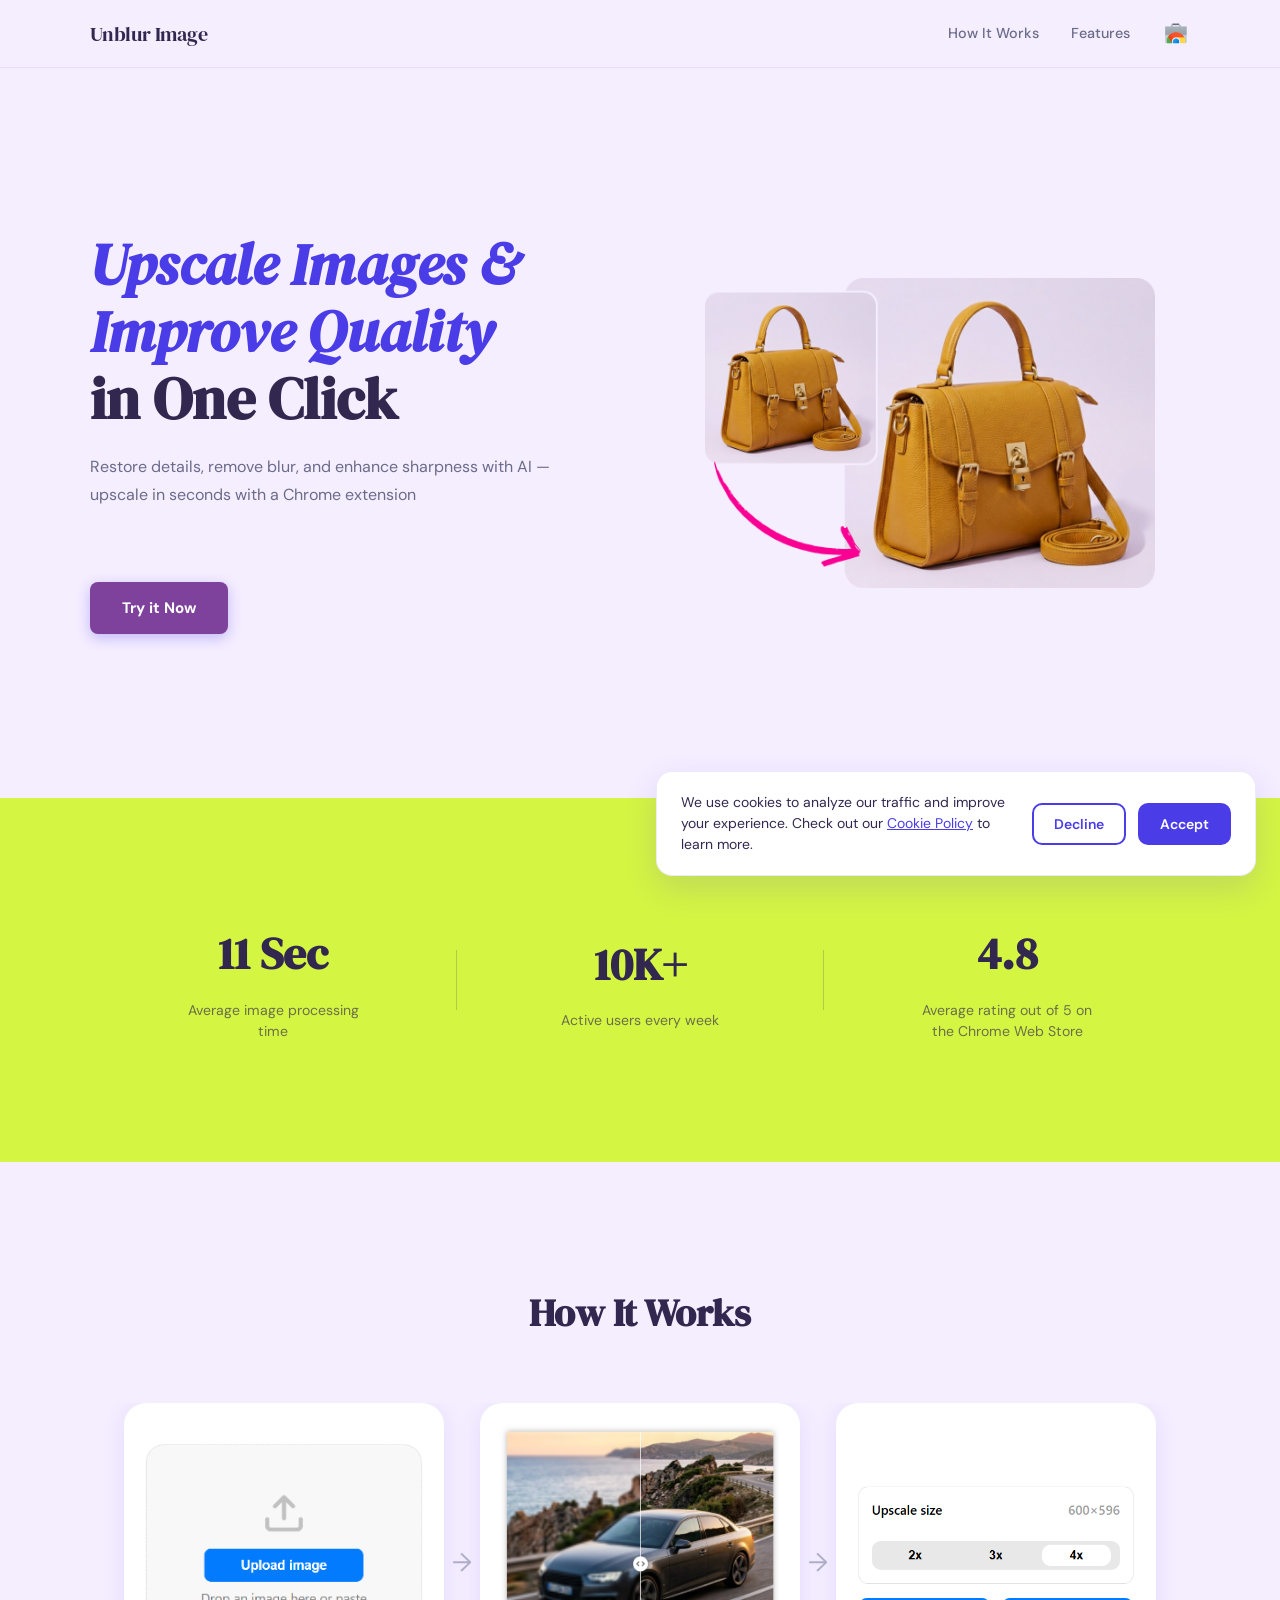
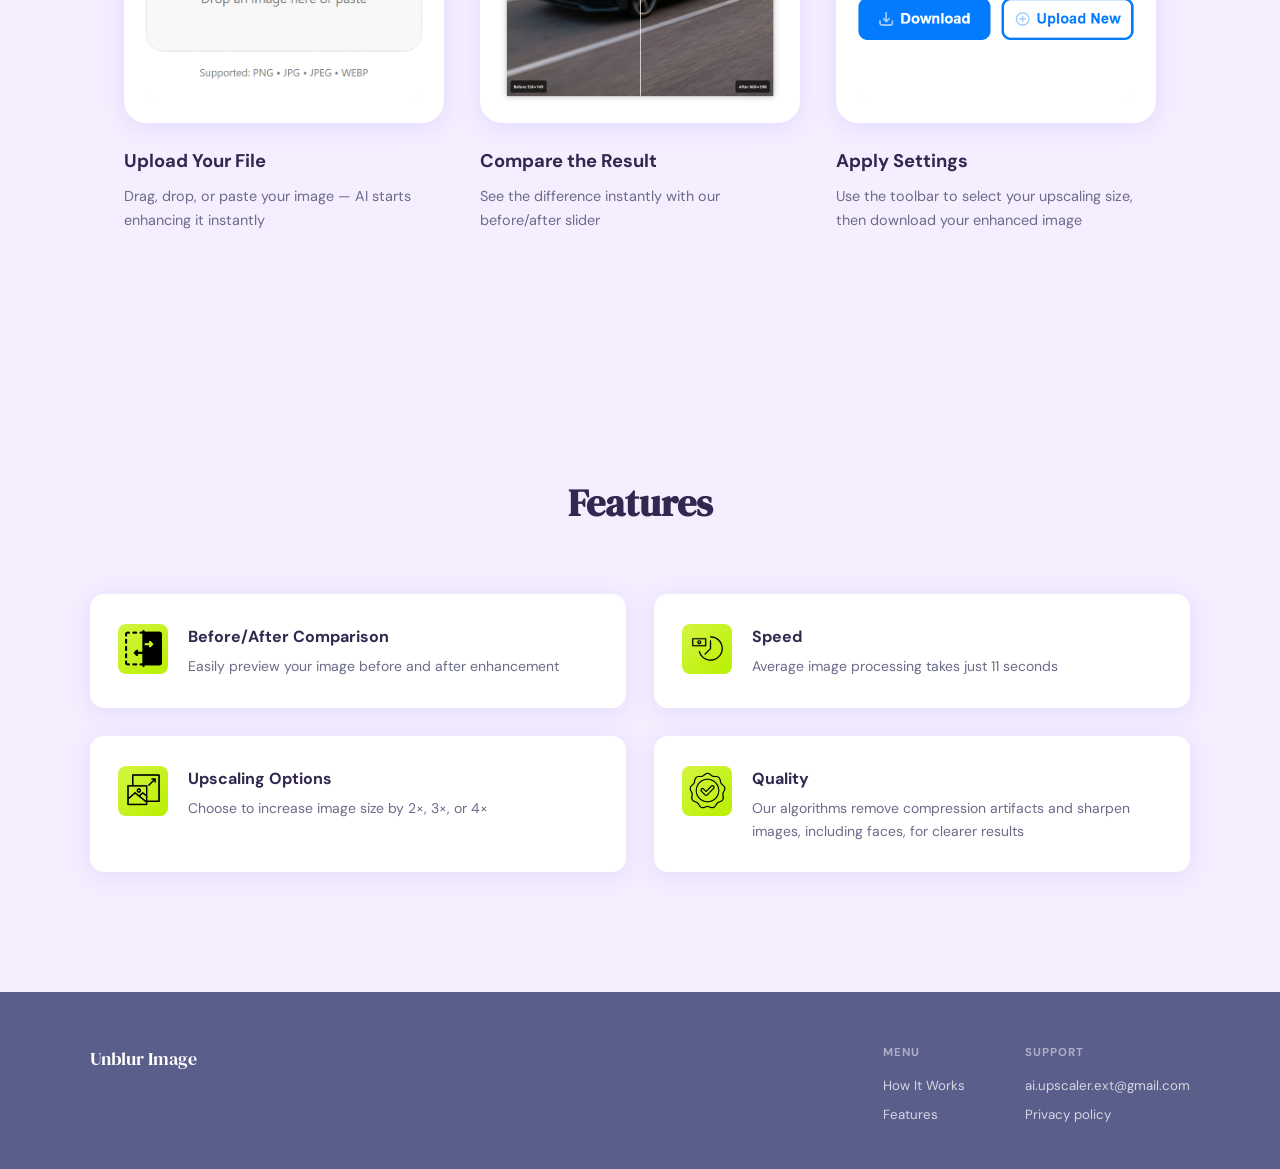
==== index.html @ a0d81430 "Update button style" ====
<!DOCTYPE html>
<html lang="en">
<head>
  <meta charset="UTF-8" />
  <meta name="viewport" content="width=device-width, initial-scale=1.0" />
  <title>Unblur Image & Increase Resolution in Seconds</title>
  <link rel="icon" type="image/png" sizes="32x32" href="assets/icon_Favicon_32x32.png" />
  <link rel="stylesheet" href="style.css" />
  <link rel="preconnect" href="https://fonts.googleapis.com" />
  <link rel="preconnect" href="https://fonts.gstatic.com" crossorigin />
  <link href="https://fonts.googleapis.com/css2?family=DM+Sans:wght@400;500;700&family=DM+Serif+Display:ital@0;1&display=swap" rel="stylesheet" />


    <!-- Yandex.Metrika counter -->
    <script type="text/javascript">
      (function(m,e,t,r,i,k,a){
          m[i]=m[i]||function(){(m[i].a=m[i].a||[]).push(arguments)};
          m[i].l=1*new Date();
          for (var j = 0; j < document.scripts.length; j++) {if (document.scripts[j].src === r) { return; }}
          k=e.createElement(t),a=e.getElementsByTagName(t)[0],k.async=1,k.src=r,a.parentNode.insertBefore(k,a)
      })(window, document,'script','https://mc.yandex.ru/metrika/tag.js?id=108565223', 'ym');

      ym(108565223, 'init', {ssr:true, webvisor:true, clickmap:true, ecommerce:"dataLayer", referrer: document.referrer, url: location.href, accurateTrackBounce:true, trackLinks:true});
    </script>
    <noscript><div><img src="https://mc.yandex.ru/watch/108565223" style="position:absolute; left:-9999px;" alt="" /></div></noscript>
    <!-- /Yandex.Metrika counter -->

</head>
<body>

  <!-- ───────────── NAVBAR ───────────── -->
  <header class="navbar">
    <div class="container navbar__inner">
      <a href="#" class="navbar__logo">Unblur Image</a>
      <nav class="navbar__links">
        <a href="#how">How It Works</a>
        <a href="#features">Features</a>
        <a href="https://chromewebstore.google.com/" class="navbar__icon" aria-label="Chrome Web Store" target="_blank" rel="noopener noreferrer" onclick="ym(104146031,'reachGoal','btn_cws_icon'); return true;">
          <img src="assets/icon_chrome-web-store.png" alt="" width="28" height="28" />
        </a>
      </nav>
    </div>
  </header>

  <!-- ───────────── HERO ───────────── -->
  <section class="hero">
    <div class="container hero__inner">
      <div class="hero__copy">
        <h1 class="hero__title">
          <span class="hero__title--accent">Upscale Images &amp;</span><br>
          <span class="hero__title--accent">Improve Quality</span><br>
          <span class="hero__title--plain">in One Click</span>
        </h1>
        <p class="hero__sub">
          Restore details, remove blur, and enhance sharpness with AI — upscale in seconds with a Chrome extension
        </p>
        <a href="https://chromewebstore.google.com/" class="btn btn--primary hero__cta" target="_blank" rel="noopener noreferrer" onclick="ym(104146031,'reachGoal','btn_try_for_free'); return true;">Try it Now</a>
      </div>

      <div class="hero__visual">
        <div class="compare-card">
          <div class="compare-card__img-wrap">
            <img
              src="assets/img_before_after_result.png"
              alt="Before and after: low-resolution portrait vs AI-enhanced sharp result"
              class="compare-card__img"
              width="480"
              height="510"
            />
          </div>
        </div>
      </div>
    </div>
  </section>

  <!-- ───────────── STATS ───────────── -->
  <section class="stats">
    <div class="container stats__grid">
      <div class="stats__item">
        <p class="stats__number">11 Sec</p>
        <p class="stats__label">Average image processing time</p>
      </div>
      <div class="stats__divider"></div>
      <div class="stats__item">
        <p class="stats__number">10K+</p>
        <p class="stats__label">Active users every week</p>
      </div>
      <div class="stats__divider"></div>
      <div class="stats__item">
        <p class="stats__number">4.8</p>
        <p class="stats__label">Average rating out of 5 on the Chrome Web Store</p>
      </div>
    </div>
  </section>

  <!-- ───────────── HOW IT WORKS ───────────── -->
  <section class="how" id="how">
    <div class="container">
      <h2 class="section-title">How It Works</h2>

      <div class="steps">
        <div class="steps__layout">
          <div class="steps__col">
            <div class="step__card">
              <div class="step__visual">
                <div class="how-step__img-wrap">
                  <img
                    src="assets/img_HowItWorks__Upload.png"
                    alt="Extension window: upload an image by drag and drop or paste"
                    width="1000"
                    height="1000"
                    decoding="async"
                  />
                </div>
              </div>
            </div>
            <div class="step__info">
              <h3 class="step__title">Upload Your File</h3>
              <p class="step__desc">Drag, drop, or paste your image — AI starts enhancing it instantly</p>
            </div>
          </div>

          <div class="step__arrow" aria-hidden="true">→</div>

          <div class="steps__col">
            <div class="step__card">
              <div class="step__visual">
                <div class="how-step__img-wrap">
                  <img
                    src="assets/img_HowItWorks__Preview.png"
                    alt="Before and after comparison with the quality slider"
                    width="1000"
                    height="1000"
                    decoding="async"
                  />
                </div>
              </div>
            </div>
            <div class="step__info">
              <h3 class="step__title">Compare the Result</h3>
              <p class="step__desc">See the difference instantly with our before/after slider</p>
            </div>
          </div>

          <div class="step__arrow" aria-hidden="true">→</div>

          <div class="steps__col">
            <div class="step__card">
              <div class="step__visual">
                <div class="how-step__img-wrap">
                  <img
                    src="assets/img_HowItWorks__tools.png"
                    alt="Upscale size options and download or upload new image"
                    width="1000"
                    height="1000"
                    decoding="async"
                  />
                </div>
              </div>
            </div>
            <div class="step__info">
              <h3 class="step__title">Apply Settings</h3>
              <p class="step__desc">Use the toolbar to select your upscaling size, then download your enhanced image</p>
            </div>
          </div>
        </div>
      </div>
    </div>
  </section>

  <!-- ───────────── FEATURES ───────────── -->
  <section class="features" id="features">
    <div class="container">
      <h2 class="section-title">Features</h2>

      <div class="features__grid">
        <div class="feature-card">
          <div class="feature-card__icon">
            <img src="assets/icon_Features__Comparison.png" alt="" width="28" height="28" />
          </div>
          <div>
            <h3 class="feature-card__title">Before/After Comparison</h3>
            <p class="feature-card__desc">Easily preview your image before and after enhancement</p>
          </div>
        </div>

        <div class="feature-card">
          <div class="feature-card__icon">
            <img src="assets/icon_Features__Speed.svg" alt="" width="28" height="28" />
          </div>
          <div>
            <h3 class="feature-card__title">Speed</h3>
            <p class="feature-card__desc">Average image processing takes just 11 seconds</p>
          </div>
        </div>

        <div class="feature-card">
          <div class="feature-card__icon">
            <img src="assets/icon_Features__Upscaling.png" alt="" width="28" height="28" />
          </div>
          <div>
            <h3 class="feature-card__title">Upscaling Options</h3>
            <p class="feature-card__desc">Choose to increase image size by 2×, 3×, or 4×</p>
          </div>
        </div>

        <div class="feature-card">
          <div class="feature-card__icon">
            <img src="assets/icon_Features__Quality.png" alt="" width="28" height="28" />
          </div>
          <div>
            <h3 class="feature-card__title">Quality</h3>
            <p class="feature-card__desc">Our algorithms remove compression artifacts and sharpen images, including faces, for clearer results</p>
          </div>
        </div>
      </div>
    </div>
  </section>

  <!-- ───────────── FOOTER ───────────── -->
  <footer class="footer">
    <div class="container footer__inner">
      <p class="footer__brand">Unblur Image</p>

      <div class="footer__cols">
        <div class="footer__col">
          <p class="footer__col-title">MENU</p>
          <a href="#how" class="footer__link">How It Works</a>
          <a href="#features" class="footer__link">Features</a>
        </div>
        <div class="footer__col">
          <p class="footer__col-title">SUPPORT</p>
          <a href="mailto:ai.upscaler.ext@gmail.com" class="footer__link">ai.upscaler.ext@gmail.com</a>
          <a href="https://drive.google.com/file/d/1c9LuZFuxqpS32lLYugR-6qLZvHhbSLPr/view?usp=sharing" class="footer__link" target="_blank" rel="noopener noreferrer">Privacy policy</a>
        </div>
      </div>
    </div>
  </footer>

  <!-- ───────────── COOKIE BANNER ───────────── -->
  <div id="cookie-popup" class="cookie-popup cookie-popup--hidden" role="dialog" aria-label="Cookie consent" aria-live="polite">
    <div class="cookie-container">
      <p class="cookie-text">
        We use cookies to analyze our traffic and improve your experience.
        Check out our <a href="https://drive.google.com/file/d/1c9LuZFuxqpS32lLYugR-6qLZvHhbSLPr/view?usp=sharing" class="cookie-link" target="_blank" rel="noopener noreferrer">Cookie Policy</a> to learn more.
      </p>
      <div class="cookie-actions">
        <button type="button" id="cookie-decline" class="btn-cookie btn-cookie--outline">Decline</button>
        <button type="button" id="cookie-accept" class="btn-cookie btn-cookie--primary">Accept</button>
      </div>
    </div>
  </div>

  <script>
    document.addEventListener('DOMContentLoaded', function () {
      var popup = document.getElementById('cookie-popup');
      var acceptBtn = document.getElementById('cookie-accept');
      var declineBtn = document.getElementById('cookie-decline');
      if (!popup || !acceptBtn || !declineBtn) return;

      if (!localStorage.getItem('cookieConsent')) {
        setTimeout(function () {
          popup.classList.remove('cookie-popup--hidden');
        }, 1000);
      }

      acceptBtn.addEventListener('click', function () {
        localStorage.setItem('cookieConsent', 'accepted');
        popup.classList.add('cookie-popup--hidden');
      });

      declineBtn.addEventListener('click', function () {
        localStorage.setItem('cookieConsent', 'declined');
        popup.classList.add('cookie-popup--hidden');
      });
    });
  </script>

</body>
</html>
---- style.css ----
/* ═══════════════════════════════════════
   TOKENS & RESET
═══════════════════════════════════════ */
:root {
  --clr-bg:        #F5EEFF;
  --clr-accent:    #D4F542;       /* lime yellow */
  --clr-primary:   #4A3DE8;       /* deep indigo */
  --clr-text:      #32284f;
  --clr-muted:     #6B6B8A;
  --clr-footer:    #5A5E8A;
  --clr-white:     #FFFFFF;
  --clr-card-bg:   #FFFFFF;

  --radius-sm: 8px;
  --radius-md: 14px;
  --radius-lg: 22px;

  --shadow-card: 0 4px 24px rgba(74,61,232,.10);
  --shadow-btn:  0 4px 14px rgba(74,61,232,.30);

  --font-body:    'DM Sans', sans-serif;
  --font-display: 'DM Serif Display', serif;

  --max-w: 1100px;
  --nav-h: 68px;
}

*, *::before, *::after { box-sizing: border-box; margin: 0; padding: 0; }

html { scroll-behavior: smooth; }

body {
  font-family: var(--font-body);
  background: var(--clr-bg);
  color: var(--clr-text);
  line-height: 1.6;
  -webkit-font-smoothing: antialiased;
}

img { display: block; max-width: 100%; }

a { text-decoration: none; color: inherit; }

/* ═══════════════════════════════════════
   LAYOUT UTILITIES
═══════════════════════════════════════ */
.container {
  width: 90%;
  max-width: var(--max-w);
  margin-inline: auto;
}

/* ═══════════════════════════════════════
   BUTTONS
═══════════════════════════════════════ */
.btn {
  display: inline-flex;
  align-items: center;
  gap: 6px;
  border: none;
  cursor: pointer;
  font-family: var(--font-body);
  font-weight: 700;
  border-radius: var(--radius-sm);
  transition: transform .18s ease, box-shadow .18s ease, background .18s ease;
}

.btn--primary {
  background: #7e429c;
  color: var(--clr-white);
  padding: 14px 32px;
  font-size: .95rem;
  box-shadow: var(--shadow-btn);
}
.btn--primary:hover {
  background: #5e2e75;
  box-shadow: 0 12px 32px rgba(94,46,117,.38);
}

.btn--outline {
  background: transparent;
  color: var(--clr-primary);
  border: 1.5px solid var(--clr-primary);
  padding: 11px 22px;
  font-size: .88rem;
}
.btn--outline:hover { background: rgba(74,61,232,.07); }

.btn--sm { padding: 9px 18px; font-size: .82rem; }

/* ═══════════════════════════════════════
   SECTION TITLE
═══════════════════════════════════════ */
.section-title {
  font-family: var(--font-display);
  font-size: clamp(1.8rem, 3vw, 2.4rem);
  text-align: center;
  margin-bottom: 60px;
  color: var(--clr-text);
}

/* ═══════════════════════════════════════
   NAVBAR
═══════════════════════════════════════ */
.navbar {
  background: #F5EEFF;
  backdrop-filter: blur(14px);
  -webkit-backdrop-filter: blur(14px);
  border-bottom: 1px solid rgba(74,61,232,.10);
  height: var(--nav-h);
}

.navbar__inner {
  display: flex;
  align-items: center;
  justify-content: space-between;
  height: 100%;
}

.navbar__logo {
  font-family: var(--font-display);
  font-size: 1.25rem;
  color: var(--clr-text);
  letter-spacing: -.01em;
}

.navbar__links {
  display: flex;
  align-items: center;
  gap: 32px;
}

.navbar__links a {
  font-size: .9rem;
  font-weight: 500;
  color: var(--clr-muted);
  transition: color .18s;
}
.navbar__links a:hover { color: var(--clr-primary); }

.navbar__icon {
  display: inline-flex;
  align-items: center;
  line-height: 0;
}
.navbar__icon img {
  display: block;
  width: 28px;
  height: 28px;
  object-fit: contain;
}

/* ═══════════════════════════════════════
   HERO
═══════════════════════════════════════ */
.hero {
  padding: 140px 0;
}

.hero__inner {
  display: grid;
  grid-template-columns: 1fr 1fr;
  align-items: center;
  gap: 60px;
}

.hero__copy {
  animation: fadeUp .7s ease both;
}

.hero__title {
  font-size: clamp(2.25rem, 4.5vw, 3.625rem);
  line-height: 1.15;
  margin-bottom: 20px;
}

.hero__title--accent {
  font-family: var(--font-display);
  color: var(--clr-primary);
  font-style: italic;
}

.hero__title--plain {
  font-family: var(--font-display);
  font-style: normal;
  color: var(--clr-text);
}

.hero__sub {
  font-size: clamp(1rem, 1.2vw, 1.3rem);
  color: var(--clr-muted);
  max-width: clamp(400px, 50vw, 500px);
  margin-bottom: 74px;
  line-height: 1.7;
}

/* ── Compare card ── */
.hero__visual {
  display: flex;
  justify-content: center;
  animation: fadeUp .7s .15s ease both;
}

.compare-card {
  position: relative;
  overflow: hidden;
  width: 450px;
  height: 450px;
}

.compare-card__img-wrap {
  position: relative;
  width: 100%;
  height: 100%;
}

.compare-card__img {
  display: block;
  width: 100%;
  height: 100%;
  object-fit: cover;
  object-position: center;
}

/* ═══════════════════════════════════════
   STATS
═══════════════════════════════════════ */
.stats {
  background: var(--clr-accent);
  padding: 120px 0;
}

.stats__grid {
  display: flex;
  align-items: center;
  justify-content: center;
  gap: 0;
}

.stats__item {
  flex: 1;
  text-align: center;
  padding: 0 24px;
}

.stats__number {
  font-family: var(--font-display);
  font-size: clamp(2rem, 4vw, 2.8rem);
  color: var(--clr-text);
  font-weight: 700;
  margin-bottom: 10px;
}

.stats__label {
  font-size: .88rem;
  color: rgba(50,40,79,.65);
  line-height: 1.5;
  max-width: 180px;
  margin-inline: auto;
}

.stats__divider {
  width: 1px;
  height: 60px;
  background: rgba(50,40,79,.2);
  flex-shrink: 0;
}

/* ═══════════════════════════════════════
   HOW IT WORKS
═══════════════════════════════════════ */
.how {
  padding: 120px 0;
  background: var(--clr-bg);
}

.steps {
  width: 100%;
  overflow-x: auto;
  -webkit-overflow-scrolling: touch;
}

.steps__layout {
  display: flex;
  align-items: flex-start;
  justify-content: center;
  gap: 8px;
  flex-wrap: nowrap;
  min-width: min(100%, 1040px);
  margin-inline: auto;
}

.steps__col {
  display: flex;
  flex-direction: column;
  align-items: flex-start;
  gap: 24px;
  flex: 1 1 200px;
  min-width: 0;
  max-width: 320px;
}

.step__card {
  width: 100%;
  display: flex;
  align-items: center;
  justify-content: center;
  background: var(--clr-card-bg);
  border-radius: var(--radius-lg);
  padding: 20px 16px;
  box-shadow: var(--shadow-card);
  transition: transform .25s ease, box-shadow .25s ease;
}
.step__card:hover {
  transform: translateY(-4px);
  box-shadow: 0 12px 40px rgba(74,61,232,.14);
}

.how .step__info {
  text-align: left;
  width: 100%;
}

.step__visual {
  flex-shrink: 0;
  display: flex;
  align-items: center;
  justify-content: center;
  width: 100%;
}

/* Square screenshots (1000×1000 assets → sharp on Retina at ~280px display) */
.how-step__img-wrap {
  width: 100%;
  max-width: 280px;
  aspect-ratio: 1 / 1;
  border-radius: var(--radius-md);
  overflow: hidden;
  background: #f8f7fd;
}
.how-step__img-wrap img {
  display: block;
  width: 100%;
  height: 100%;
  object-fit: contain;
}

/* arrow — aligned to step card (square image + padding) */
.step__arrow {
  font-size: 1.6rem;
  color: #b0afc8;
  flex-shrink: 0;
  display: flex;
  align-items: center;
  align-self: flex-start;
  height: 320px;
  padding-top: 0;
}

.step__title {
  font-size: 1.15rem;
  font-weight: 700;
  margin-bottom: 8px;
  color: var(--clr-text);
}
.step__desc {
  font-size: .9rem;
  color: var(--clr-muted);
  line-height: 1.65;
}

/* ═══════════════════════════════════════
   FEATURES
═══════════════════════════════════════ */
.features {
  padding: 120px 0;
  background: var(--clr-bg);
}

.features__grid {
  display: grid;
  grid-template-columns: 1fr 1fr;
  gap: 28px;
}

.feature-card {
  display: flex;
  gap: 20px;
  align-items: flex-start;
  background: var(--clr-card-bg);
  border-radius: var(--radius-md);
  padding: 30px 28px;
  box-shadow: var(--shadow-card);
  transition: transform .2s ease;
}
.feature-card:hover { transform: translateY(-3px); }

.feature-card__icon {
  width: 50px;
  height: 50px;
  flex-shrink: 0;
  background: linear-gradient(135deg, var(--clr-accent), #b8f000);
  border-radius: var(--radius-sm);
  display: flex;
  align-items: center;
  justify-content: center;
  color: var(--clr-text);
}

.feature-card__icon img {
  width: 37px;
  height: 37px;
  object-fit: contain;
  display: block;
}

.feature-card__title {
  font-size: 1rem;
  font-weight: 700;
  margin-bottom: 6px;
  color: var(--clr-text);
}
.feature-card__desc {
  font-size: .875rem;
  color: var(--clr-muted);
  line-height: 1.6;
}

/* ═══════════════════════════════════════
   FOOTER
═══════════════════════════════════════ */
.footer {
  background: var(--clr-footer);
  padding: 52px 0 44px;
}

.footer__inner {
  display: flex;
  justify-content: space-between;
  align-items: flex-start;
  gap: 40px;
}

.footer__brand {
  font-family: var(--font-display);
  font-size: 1.15rem;
  color: var(--clr-white);
}

.footer__cols {
  display: flex;
  gap: 60px;
}

.footer__col {
  display: flex;
  flex-direction: column;
  gap: 8px;
}

.footer__col-title {
  font-size: .72rem;
  font-weight: 700;
  letter-spacing: .08em;
  color: rgba(255,255,255,.5);
  margin-bottom: 4px;
}

.footer__link {
  font-size: .83rem;
  color: rgba(255,255,255,.75);
  transition: color .18s;
}
.footer__link:hover { color: var(--clr-white); }

/* ═══════════════════════════════════════
   ANIMATIONS
═══════════════════════════════════════ */
@keyframes fadeUp {
  from { opacity: 0; transform: translateY(28px); }
  to   { opacity: 1; transform: translateY(0); }
}

/* ═══════════════════════════════════════
   RESPONSIVE
═══════════════════════════════════════ */
@media (max-width: 979px) {
  .hero {
    padding: 90px 0;
  }

  .stats,
  .how,
  .features {
    padding-block: 90px;
  }
}

@media (max-width: 900px) {
  .hero__inner { grid-template-columns: 1fr; text-align: center; }
  .hero__visual { justify-content: center; }
  .hero__sub { margin-inline: auto; }

  .features__grid { grid-template-columns: 1fr; }

  .steps {
    overflow-x: visible;
  }
  .steps__layout {
    flex-direction: column;
    align-items: center;
    gap: 36px;
    min-width: 0;
    flex-wrap: wrap;
  }
  .step__arrow { display: none; }
  .steps__col {
    max-width: 320px;
  }
}

@media (max-width: 640px) {
  .stats__grid { flex-direction: column; gap: 36px; }
  .stats__divider { width: 60px; height: 1px; }

  .footer__inner { flex-direction: column; }
  .footer__cols { flex-direction: column; gap: 28px; }

  .navbar__links { gap: 18px; }
}

/* ═══════════════════════════════════════
   COOKIE BANNER
═══════════════════════════════════════ */
.cookie-popup {
  position: fixed;
  bottom: 24px;
  left: 24px;
  right: 24px;
  z-index: 1000;
  display: flex;
  justify-content: flex-end;
  transition: transform 0.4s ease, opacity 0.4s ease;
}

.cookie-popup--hidden {
  transform: translateY(150%);
  opacity: 0;
  pointer-events: none;
}

.cookie-container {
  background-color: var(--clr-white);
  padding: 20px 24px;
  border-radius: 16px;
  box-shadow: 0 12px 32px rgba(74, 61, 232, 0.15);
  max-width: 600px;
  width: 100%;
  display: flex;
  align-items: center;
  justify-content: space-between;
  gap: 20px;
  border: 1px solid rgba(74, 61, 232, 0.1);
}

.cookie-text {
  color: var(--clr-text);
  font-size: 14px;
  line-height: 1.5;
  margin: 0;
}

.cookie-link {
  color: var(--clr-primary);
  text-decoration: underline;
  transition: opacity 0.2s;
}

.cookie-link:hover {
  opacity: 0.8;
}

.cookie-actions {
  display: flex;
  gap: 12px;
  flex-shrink: 0;
}

.btn-cookie {
  font-family: var(--font-body);
  padding: 10px 20px;
  border-radius: 10px;
  font-weight: 600;
  font-size: 14px;
  cursor: pointer;
  transition: all 0.2s ease;
  border: 2px solid transparent;
}

.btn-cookie--primary {
  background-color: var(--clr-primary);
  color: var(--clr-white);
}

.btn-cookie--primary:hover {
  filter: brightness(1.1);
  transform: translateY(-1px);
}

.btn-cookie--outline {
  background-color: transparent;
  border-color: var(--clr-primary);
  color: var(--clr-primary);
}

.btn-cookie--outline:hover {
  background-color: rgba(74, 61, 232, 0.05);
}

@media (max-width: 600px) {
  .cookie-container {
    flex-direction: column;
    text-align: center;
    padding: 24px;
  }

  .cookie-actions {
    width: 100%;
  }

  .btn-cookie {
    flex: 1;
  }
}
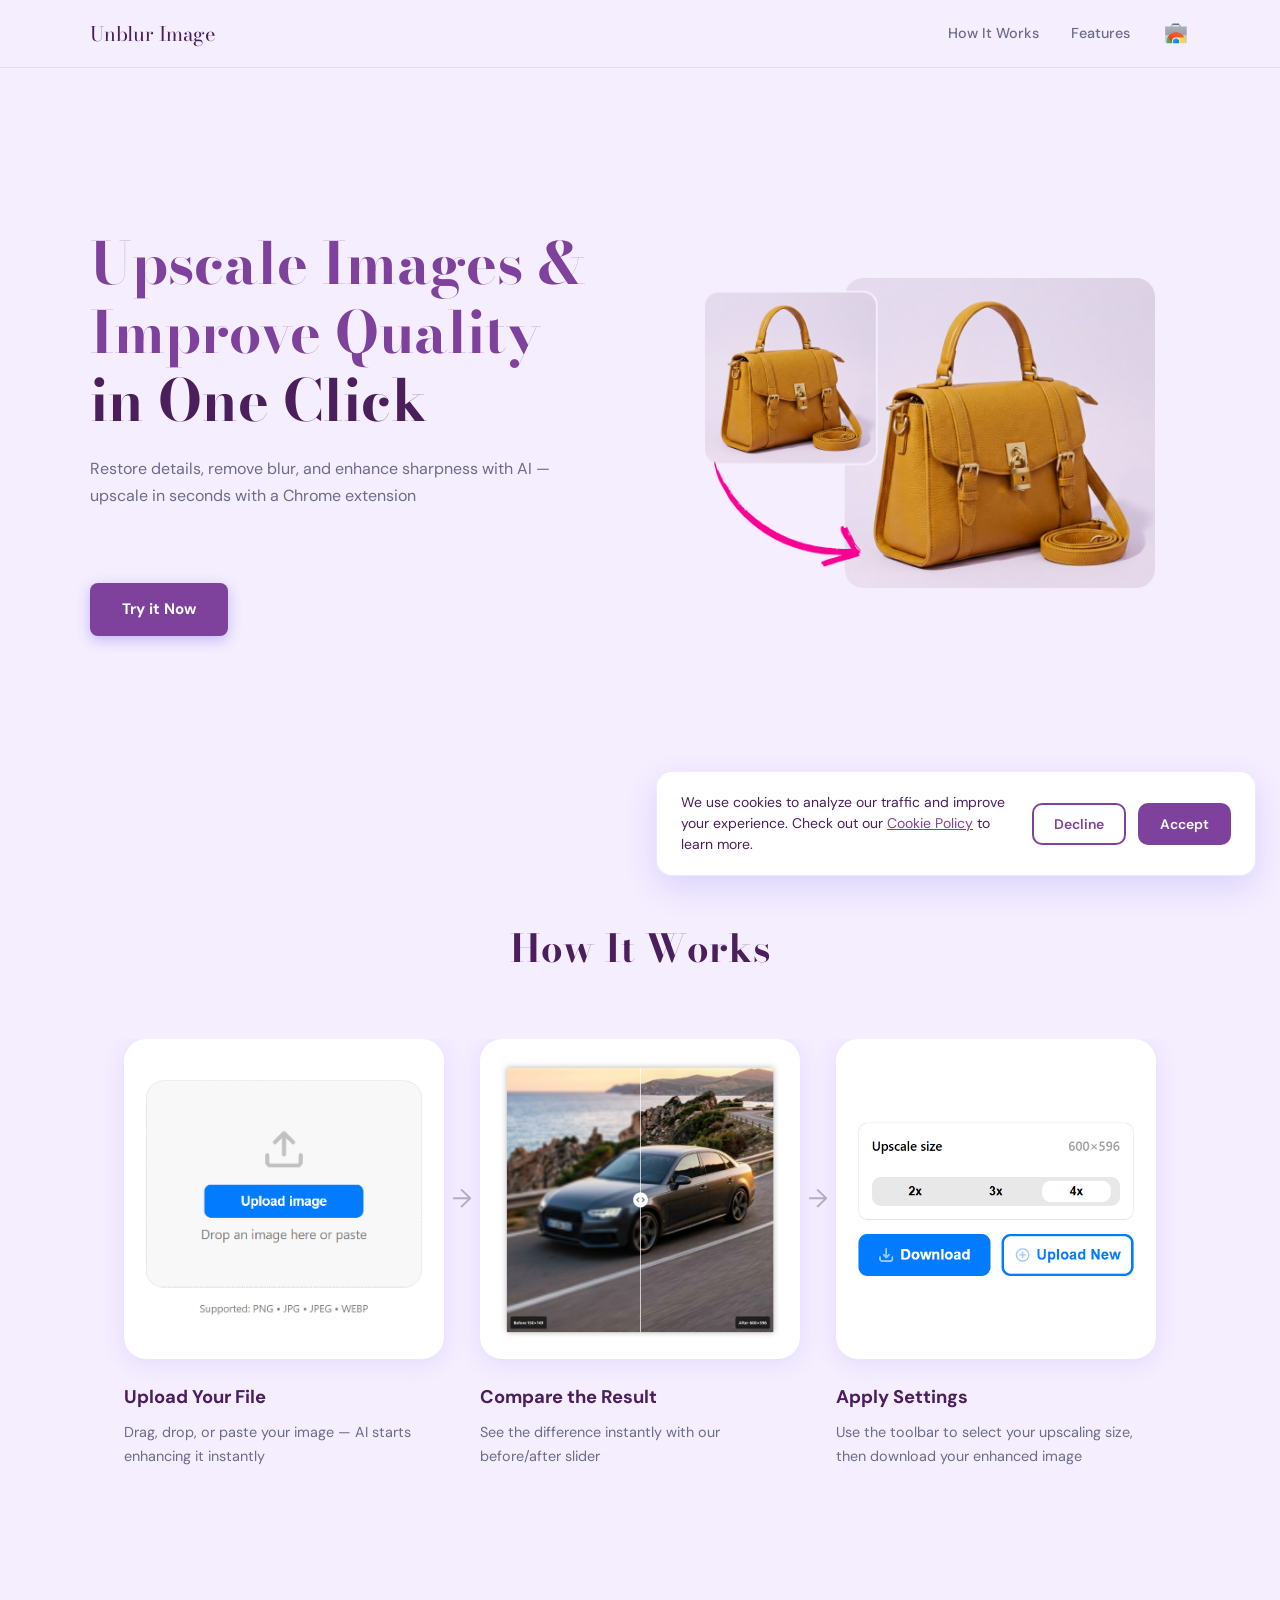
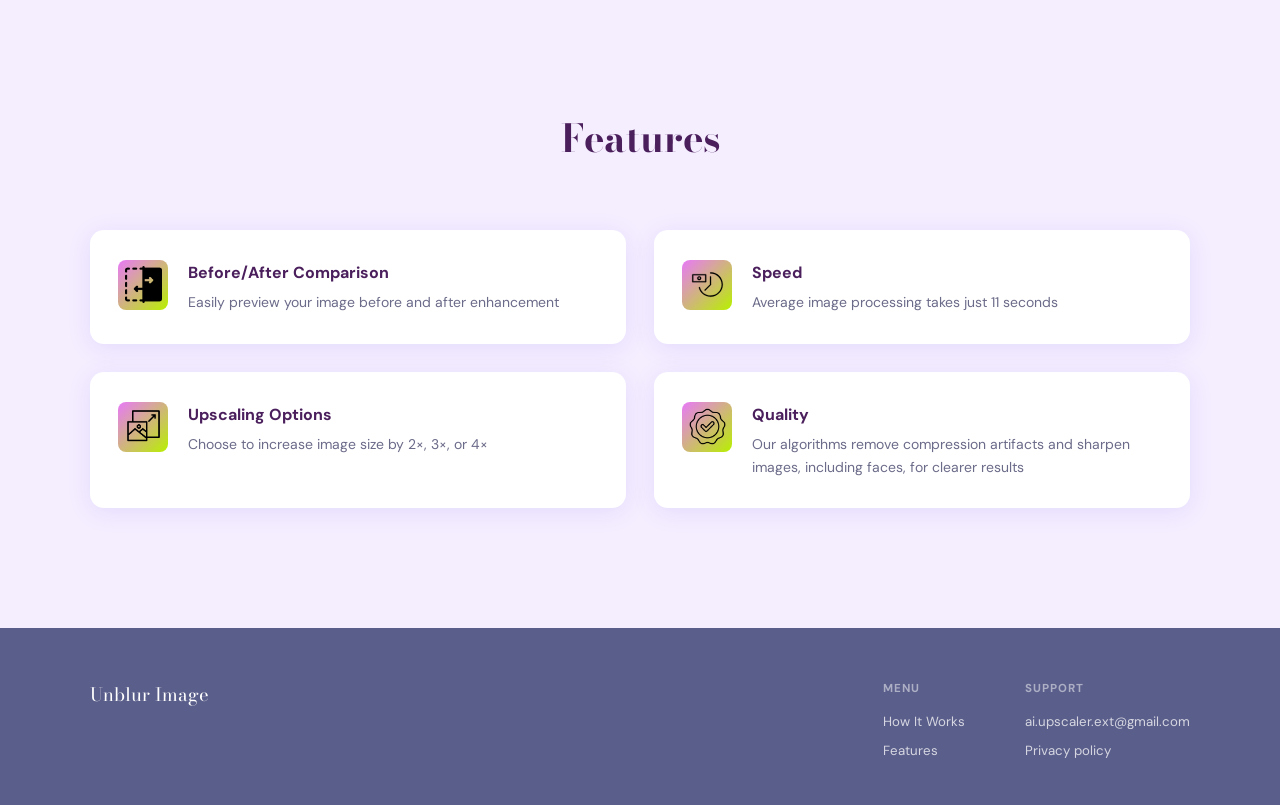
==== commit 1a8d927b: "change color of text" ====
--- a/index.html
+++ b/index.html
@@ -8,7 +8,7 @@
   <link rel="stylesheet" href="style.css" />
   <link rel="preconnect" href="https://fonts.googleapis.com" />
   <link rel="preconnect" href="https://fonts.gstatic.com" crossorigin />
-  <link href="https://fonts.googleapis.com/css2?family=DM+Sans:wght@400;500;700&family=DM+Serif+Display:ital@0;1&display=swap" rel="stylesheet" />
+  <link href="https://fonts.googleapis.com/css2?family=Bodoni+Moda:ital,wght@0,400;0,700;1,400;1,700&family=DM+Sans:wght@400;500;700&display=swap" rel="stylesheet" />
 
 
     <!-- Yandex.Metrika counter -->
@@ -73,7 +73,7 @@
     </div>
   </section>
 
-  <!-- ───────────── STATS ───────────── -->
+  <!-- ───────────── STATS (temporarily disabled) ─────────────
   <section class="stats">
     <div class="container stats__grid">
       <div class="stats__item">
@@ -92,6 +92,7 @@
       </div>
     </div>
   </section>
+  -->
 
   <!-- ───────────── HOW IT WORKS ───────────── -->
   <section class="how" id="how">
--- a/style.css
+++ b/style.css
@@ -3,9 +3,9 @@
 ═══════════════════════════════════════ */
 :root {
   --clr-bg:        #F5EEFF;
-  --clr-accent:    #D4F542;       /* lime yellow */
-  --clr-primary:   #4A3DE8;       /* deep indigo */
-  --clr-text:      #32284f;
+  --clr-accent:    #E879F9;       /* lime yellow */
+  --clr-primary:   #7e429c;       /* deep indigo */
+  --clr-text:      #4a1f5c;
   --clr-muted:     #6B6B8A;
   --clr-footer:    #5A5E8A;
   --clr-white:     #FFFFFF;
@@ -19,7 +19,7 @@
   --shadow-btn:  0 4px 14px rgba(74,61,232,.30);
 
   --font-body:    'DM Sans', sans-serif;
-  --font-display: 'DM Serif Display', serif;
+  --font-display: 'Bodoni Moda', serif;
 
   --max-w: 1100px;
   --nav-h: 68px;
@@ -177,7 +177,7 @@
 .hero__title--accent {
   font-family: var(--font-display);
   color: var(--clr-primary);
-  font-style: italic;
+  font-style: normal;
 }
 
 .hero__title--plain {
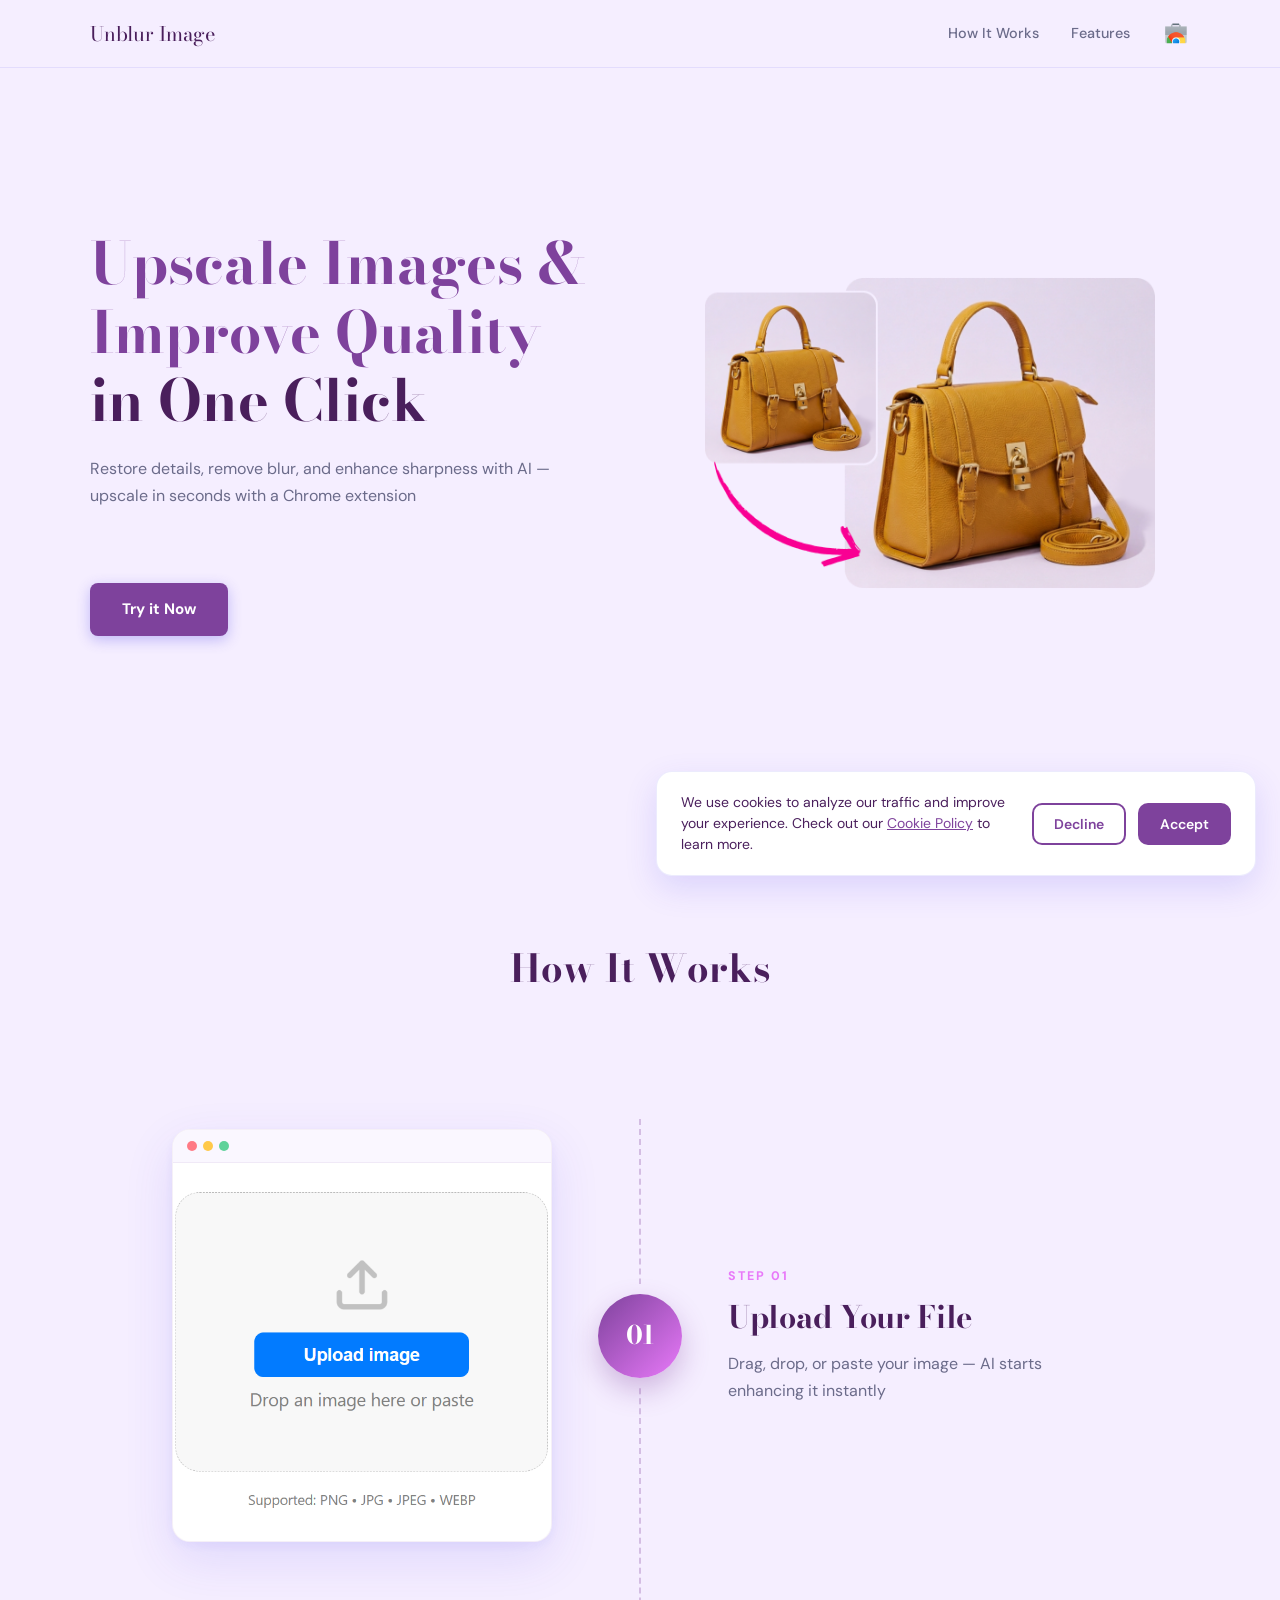
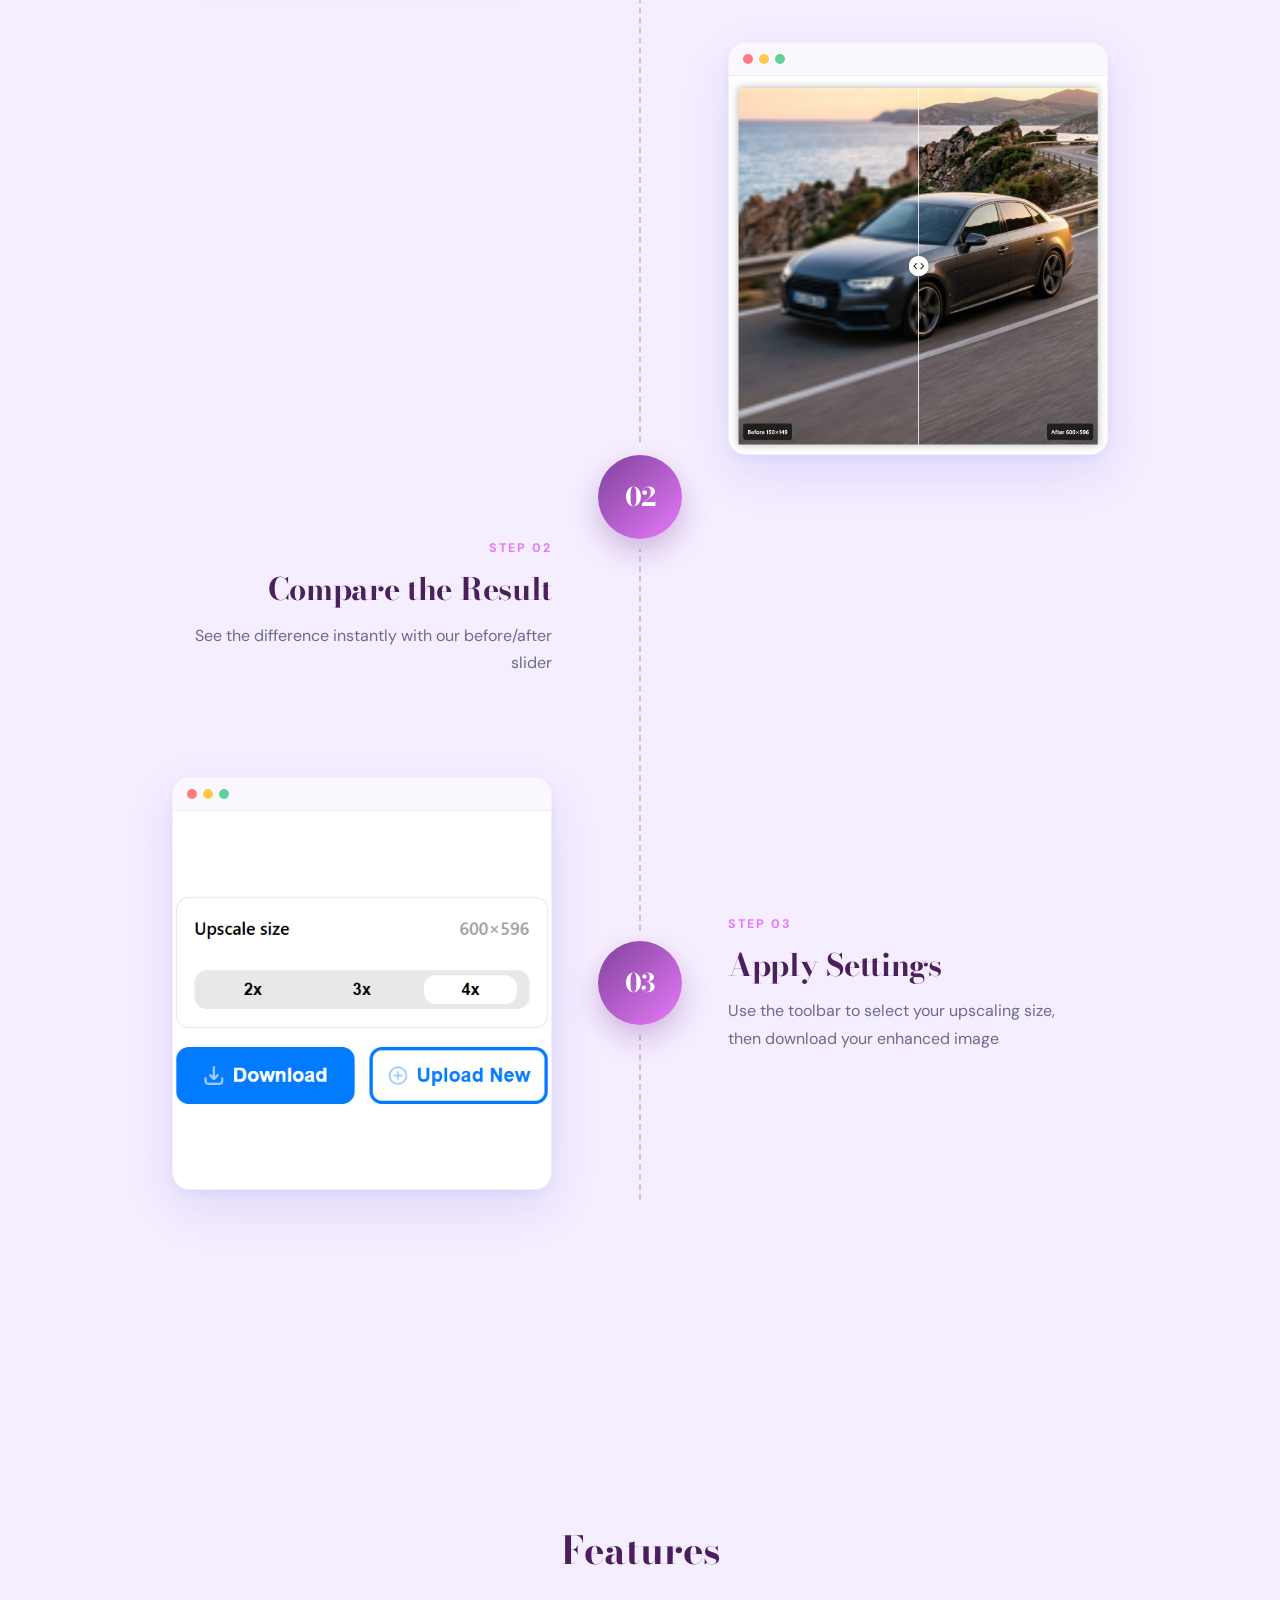
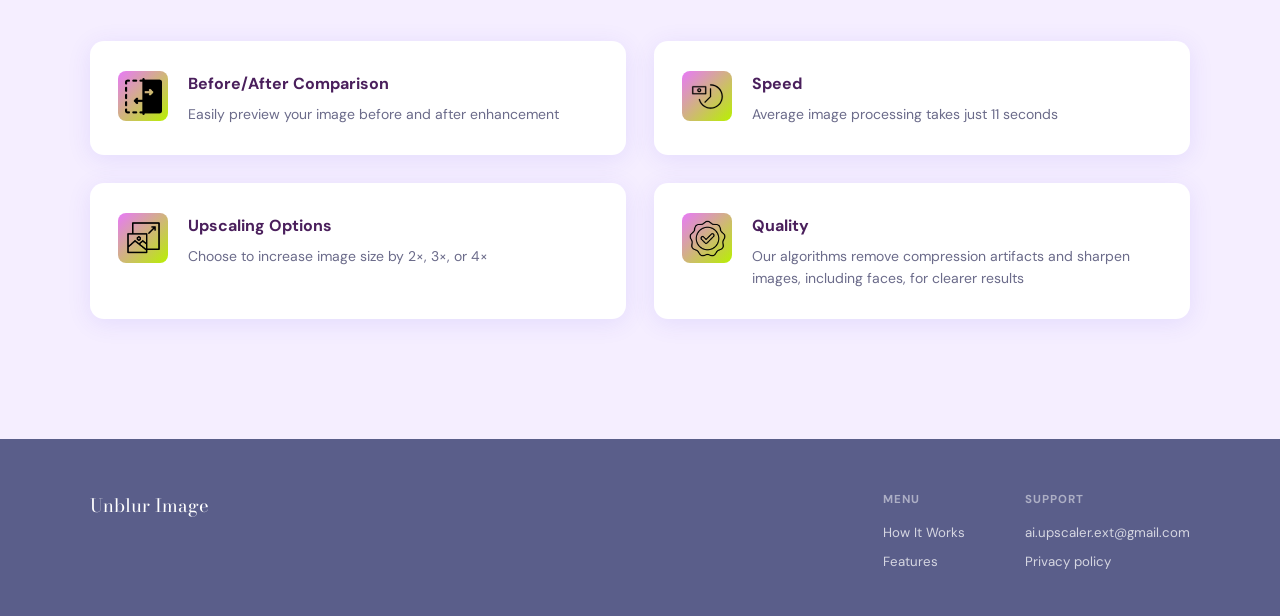
==== commit d1562f44: "update the block How It Work" ====
--- a/index.html
+++ b/index.html
@@ -99,73 +99,82 @@
     <div class="container">
       <h2 class="section-title">How It Works</h2>
 
-      <div class="steps">
-        <div class="steps__layout">
-          <div class="steps__col">
-            <div class="step__card">
-              <div class="step__visual">
-                <div class="how-step__img-wrap">
-                  <img
-                    src="assets/img_HowItWorks__Upload.png"
-                    alt="Extension window: upload an image by drag and drop or paste"
-                    width="1000"
-                    height="1000"
-                    decoding="async"
-                  />
-                </div>
+      <ol class="timeline">
+        <li class="timeline__item">
+          <div class="timeline__visual">
+            <div class="mockup">
+              <div class="mockup__bar" aria-hidden="true">
+                <span></span><span></span><span></span>
+              </div>
+              <div class="mockup__screen">
+                <img
+                  src="assets/img_HowItWorks__Upload.png"
+                  alt="Extension window: upload an image by drag and drop or paste"
+                  width="1000"
+                  height="1000"
+                  decoding="async"
+                />
               </div>
             </div>
-            <div class="step__info">
-              <h3 class="step__title">Upload Your File</h3>
-              <p class="step__desc">Drag, drop, or paste your image — AI starts enhancing it instantly</p>
+          </div>
+          <div class="timeline__node" aria-hidden="true"><span>01</span></div>
+          <div class="timeline__content">
+            <p class="timeline__kicker">Step 01</p>
+            <h3 class="timeline__title">Upload Your File</h3>
+            <p class="timeline__desc">Drag, drop, or paste your image — AI starts enhancing it instantly</p>
+          </div>
+        </li>
+
+        <li class="timeline__item">
+          <div class="timeline__visual">
+            <div class="mockup">
+              <div class="mockup__bar" aria-hidden="true">
+                <span></span><span></span><span></span>
+              </div>
+              <div class="mockup__screen">
+                <img
+                  src="assets/img_HowItWorks__Preview.png"
+                  alt="Before and after comparison with the quality slider"
+                  width="1000"
+                  height="1000"
+                  decoding="async"
+                />
+              </div>
             </div>
           </div>
-
-          <div class="step__arrow" aria-hidden="true">→</div>
-
-          <div class="steps__col">
-            <div class="step__card">
-              <div class="step__visual">
-                <div class="how-step__img-wrap">
-                  <img
-                    src="assets/img_HowItWorks__Preview.png"
-                    alt="Before and after comparison with the quality slider"
-                    width="1000"
-                    height="1000"
-                    decoding="async"
-                  />
-                </div>
+          <div class="timeline__node" aria-hidden="true"><span>02</span></div>
+          <div class="timeline__content">
+            <p class="timeline__kicker">Step 02</p>
+            <h3 class="timeline__title">Compare the Result</h3>
+            <p class="timeline__desc">See the difference instantly with our before/after slider</p>
+          </div>
+        </li>
+
+        <li class="timeline__item">
+          <div class="timeline__visual">
+            <div class="mockup">
+              <div class="mockup__bar" aria-hidden="true">
+                <span></span><span></span><span></span>
+              </div>
+              <div class="mockup__screen">
+                <img
+                  src="assets/img_HowItWorks__tools.png"
+                  alt="Upscale size options and download or upload new image"
+                  width="1000"
+                  height="1000"
+                  decoding="async"
+                />
               </div>
             </div>
-            <div class="step__info">
-              <h3 class="step__title">Compare the Result</h3>
-              <p class="step__desc">See the difference instantly with our before/after slider</p>
-            </div>
-          </div>
-
-          <div class="step__arrow" aria-hidden="true">→</div>
-
-          <div class="steps__col">
-            <div class="step__card">
-              <div class="step__visual">
-                <div class="how-step__img-wrap">
-                  <img
-                    src="assets/img_HowItWorks__tools.png"
-                    alt="Upscale size options and download or upload new image"
-                    width="1000"
-                    height="1000"
-                    decoding="async"
-                  />
-                </div>
-              </div>
-            </div>
-            <div class="step__info">
-              <h3 class="step__title">Apply Settings</h3>
-              <p class="step__desc">Use the toolbar to select your upscaling size, then download your enhanced image</p>
-            </div>
-          </div>
-        </div>
-      </div>
+          </div>
+          <div class="timeline__node" aria-hidden="true"><span>03</span></div>
+          <div class="timeline__content">
+            <p class="timeline__kicker">Step 03</p>
+            <h3 class="timeline__title">Apply Settings</h3>
+            <p class="timeline__desc">Use the toolbar to select your upscaling size, then download your enhanced image</p>
+          </div>
+        </li>
+      </ol>
     </div>
   </section>
 
--- a/style.css
+++ b/style.css
@@ -267,106 +267,146 @@
 }
 
 /* ═══════════════════════════════════════
-   HOW IT WORKS
+   HOW IT WORKS — Vertical Zigzag Timeline
 ═══════════════════════════════════════ */
 .how {
-  padding: 120px 0;
+  padding: 140px 0;
   background: var(--clr-bg);
 }
 
-.steps {
+.timeline {
+  list-style: none;
+  position: relative;
+  max-width: 980px;
+  margin-inline: auto;
+  padding: 20px 0;
+}
+
+/* dashed central line */
+.timeline::before {
+  content: "";
+  position: absolute;
+  top: 60px;
+  bottom: 60px;
+  left: 50%;
+  width: 0;
+  border-left: 2px dashed rgba(126, 66, 156, .28);
+  transform: translateX(-50%);
+}
+
+.timeline__item {
+  position: relative;
+  display: grid;
+  grid-template-columns: 1fr 96px 1fr;
+  align-items: center;
+  column-gap: 40px;
+  padding: 50px 0;
+}
+
+/* default layout: visual left, content right */
+.timeline__visual  { grid-column: 1; justify-self: end;    width: 100%; max-width: 380px; }
+.timeline__node    { grid-column: 2; justify-self: center; }
+.timeline__content { grid-column: 3; justify-self: start;  max-width: 360px; }
+
+/* zigzag — flip on every even step */
+.timeline__item:nth-child(even) .timeline__visual  { grid-column: 3; justify-self: start; }
+.timeline__item:nth-child(even) .timeline__content { grid-column: 1; justify-self: end; text-align: right; }
+
+/* numbered node on the line */
+.timeline__node {
+  width: 84px;
+  height: 84px;
+  border-radius: 50%;
+  background: linear-gradient(135deg, var(--clr-primary), var(--clr-accent));
+  display: flex;
+  align-items: center;
+  justify-content: center;
+  color: var(--clr-white);
+  font-family: var(--font-display);
+  font-size: 1.6rem;
+  font-weight: 700;
+  letter-spacing: -.02em;
+  box-shadow:
+    0 12px 28px rgba(126, 66, 156, .32),
+    0 0 0 10px var(--clr-bg);
+  transition: transform .4s cubic-bezier(.2,.8,.2,1);
+}
+.timeline__item:hover .timeline__node {
+  transform: scale(1.06) rotate(-4deg);
+}
+
+/* device-style mockup wrapping the screenshot */
+.mockup {
   width: 100%;
-  overflow-x: auto;
-  -webkit-overflow-scrolling: touch;
-}
-
-.steps__layout {
-  display: flex;
-  align-items: flex-start;
-  justify-content: center;
-  gap: 8px;
-  flex-wrap: nowrap;
-  min-width: min(100%, 1040px);
-  margin-inline: auto;
-}
-
-.steps__col {
-  display: flex;
-  flex-direction: column;
-  align-items: flex-start;
-  gap: 24px;
-  flex: 1 1 200px;
-  min-width: 0;
-  max-width: 320px;
-}
-
-.step__card {
-  width: 100%;
-  display: flex;
-  align-items: center;
-  justify-content: center;
-  background: var(--clr-card-bg);
-  border-radius: var(--radius-lg);
-  padding: 20px 16px;
-  box-shadow: var(--shadow-card);
-  transition: transform .25s ease, box-shadow .25s ease;
-}
-.step__card:hover {
-  transform: translateY(-4px);
-  box-shadow: 0 12px 40px rgba(74,61,232,.14);
-}
-
-.how .step__info {
-  text-align: left;
-  width: 100%;
-}
-
-.step__visual {
-  flex-shrink: 0;
-  display: flex;
-  align-items: center;
-  justify-content: center;
-  width: 100%;
-}
-
-/* Square screenshots (1000×1000 assets → sharp on Retina at ~280px display) */
-.how-step__img-wrap {
-  width: 100%;
-  max-width: 280px;
+  background: var(--clr-white);
+  border-radius: 18px;
+  overflow: hidden;
+  border: 1px solid rgba(126, 66, 156, .08);
+  box-shadow:
+    0 18px 50px rgba(74, 61, 232, .12),
+    0 4px 12px rgba(74, 61, 232, .06);
+  transition: transform .4s ease, box-shadow .4s ease;
+}
+.timeline__item:hover .mockup {
+  transform: translateY(-6px);
+  box-shadow:
+    0 28px 60px rgba(74, 61, 232, .18),
+    0 6px 14px rgba(74, 61, 232, .08);
+}
+
+.mockup__bar {
+  display: flex;
+  align-items: center;
+  gap: 6px;
+  padding: 11px 14px;
+  background: #faf7ff;
+  border-bottom: 1px solid rgba(126, 66, 156, .08);
+}
+.mockup__bar span {
+  width: 10px;
+  height: 10px;
+  border-radius: 50%;
+  background: #e3dcef;
+}
+.mockup__bar span:nth-child(1) { background: #ff7a85; }
+.mockup__bar span:nth-child(2) { background: #ffc94a; }
+.mockup__bar span:nth-child(3) { background: #5fd29a; }
+
+.mockup__screen {
   aspect-ratio: 1 / 1;
-  border-radius: var(--radius-md);
-  overflow: hidden;
   background: #f8f7fd;
 }
-.how-step__img-wrap img {
-  display: block;
+.mockup__screen img {
   width: 100%;
   height: 100%;
   object-fit: contain;
-}
-
-/* arrow — aligned to step card (square image + padding) */
-.step__arrow {
-  font-size: 1.6rem;
-  color: #b0afc8;
-  flex-shrink: 0;
-  display: flex;
-  align-items: center;
-  align-self: flex-start;
-  height: 320px;
-  padding-top: 0;
-}
-
-.step__title {
-  font-size: 1.15rem;
+  display: block;
+}
+
+/* content */
+.timeline__kicker {
+  font-family: var(--font-body);
+  font-size: .78rem;
   font-weight: 700;
-  margin-bottom: 8px;
-  color: var(--clr-text);
-}
-.step__desc {
-  font-size: .9rem;
+  letter-spacing: .16em;
+  text-transform: uppercase;
+  color: var(--clr-accent);
+  margin-bottom: 12px;
+}
+
+.timeline__title {
+  font-family: var(--font-display);
+  font-size: clamp(1.5rem, 2.4vw, 1.95rem);
+  line-height: 1.2;
+  letter-spacing: -.01em;
+  color: var(--clr-text);
+  margin-bottom: 14px;
+}
+
+.timeline__desc {
+  font-size: 1rem;
   color: var(--clr-muted);
-  line-height: 1.65;
+  line-height: 1.7;
 }
 
 /* ═══════════════════════════════════════
@@ -503,19 +543,57 @@
 
   .features__grid { grid-template-columns: 1fr; }
 
-  .steps {
-    overflow-x: visible;
-  }
-  .steps__layout {
-    flex-direction: column;
-    align-items: center;
-    gap: 36px;
-    min-width: 0;
-    flex-wrap: wrap;
-  }
-  .step__arrow { display: none; }
-  .steps__col {
-    max-width: 320px;
+  /* Timeline → single-column mobile layout with line on the left */
+  .timeline {
+    max-width: 520px;
+    padding: 0;
+  }
+  .timeline::before {
+    left: 28px;
+    top: 28px;
+    bottom: 28px;
+    transform: none;
+  }
+
+  .timeline__item,
+  .timeline__item:nth-child(even) {
+    grid-template-columns: 56px 1fr;
+    column-gap: 22px;
+    align-items: flex-start;
+    padding: 32px 0;
+  }
+
+  .timeline__item .timeline__node,
+  .timeline__item:nth-child(even) .timeline__node {
+    grid-column: 1;
+    grid-row: 1 / span 2;
+    align-self: start;
+    justify-self: center;
+    width: 56px;
+    height: 56px;
+    font-size: 1.05rem;
+    margin-top: 4px;
+    box-shadow:
+      0 8px 18px rgba(126, 66, 156, .3),
+      0 0 0 6px var(--clr-bg);
+  }
+
+  .timeline__item .timeline__visual,
+  .timeline__item:nth-child(even) .timeline__visual {
+    grid-column: 2;
+    grid-row: 1;
+    justify-self: stretch;
+    max-width: 100%;
+    margin-bottom: 18px;
+  }
+
+  .timeline__item .timeline__content,
+  .timeline__item:nth-child(even) .timeline__content {
+    grid-column: 2;
+    grid-row: 2;
+    justify-self: stretch;
+    max-width: 100%;
+    text-align: left;
   }
 }
 
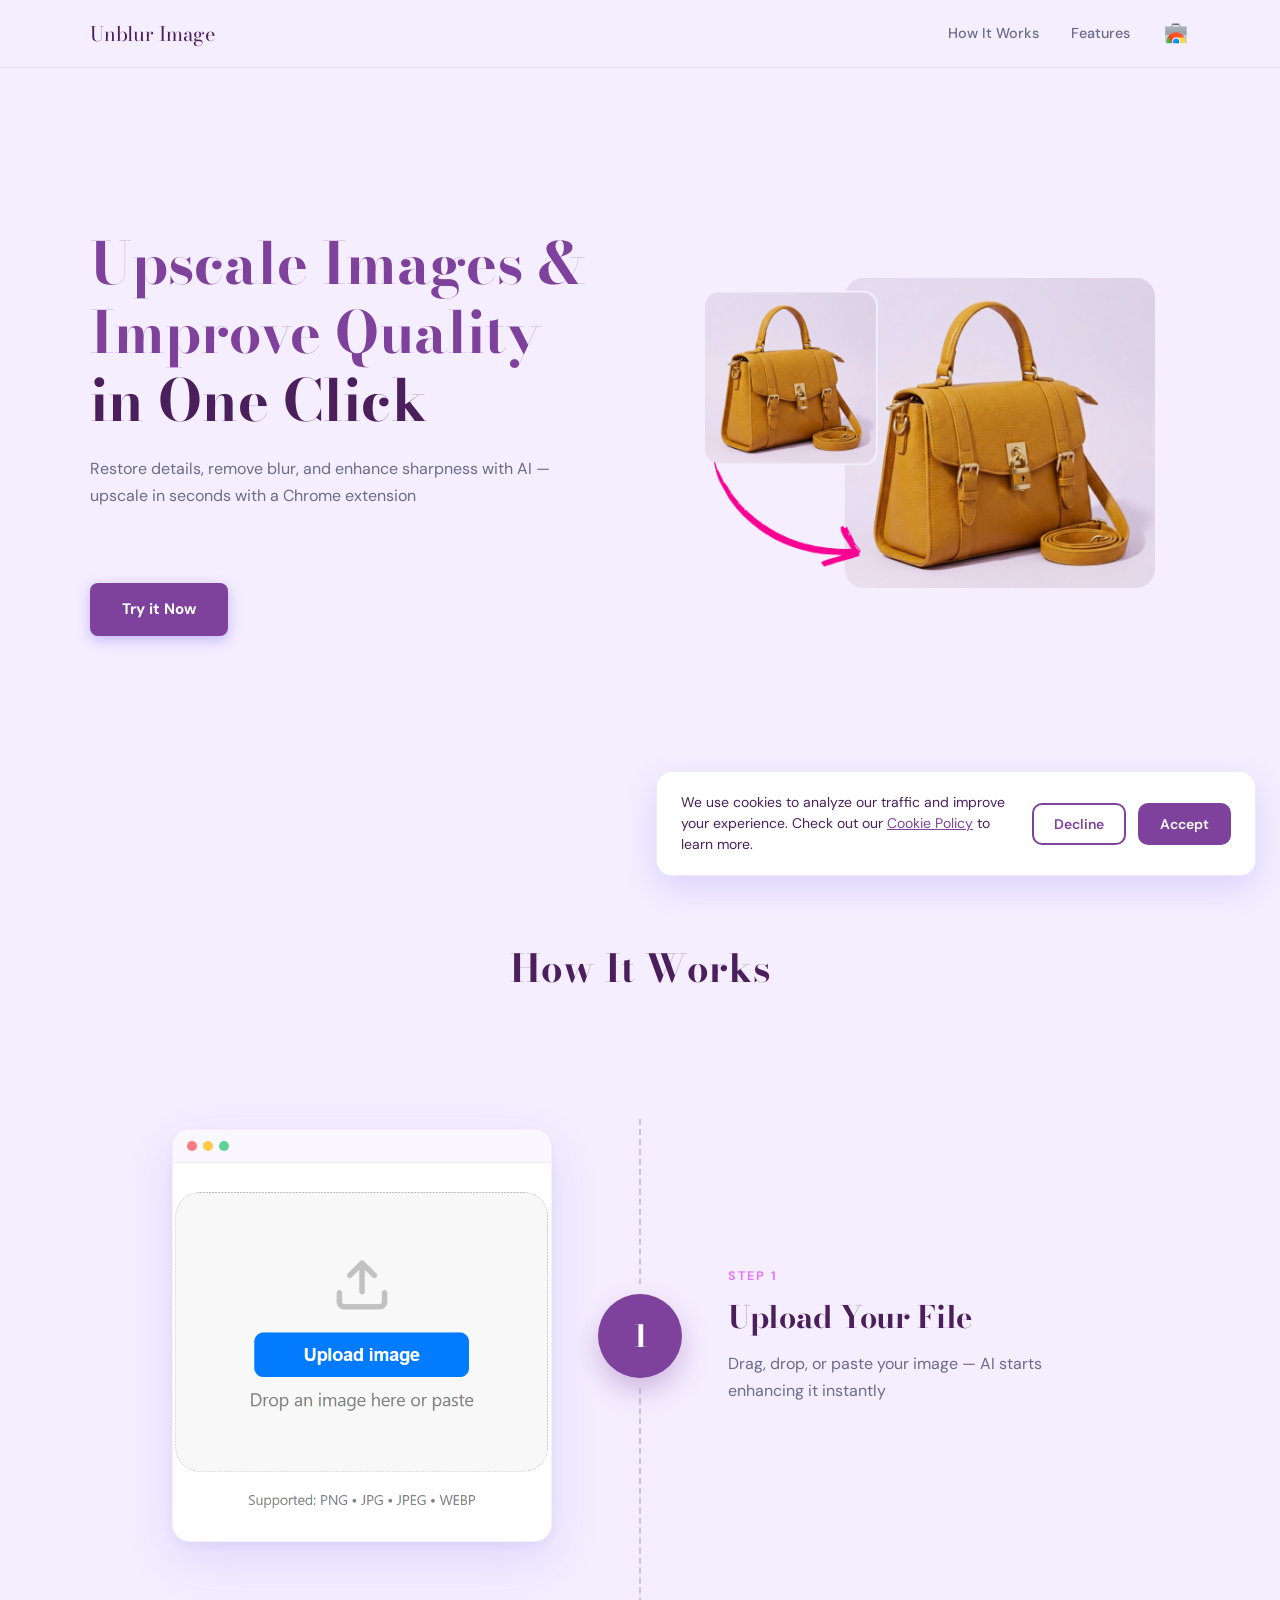
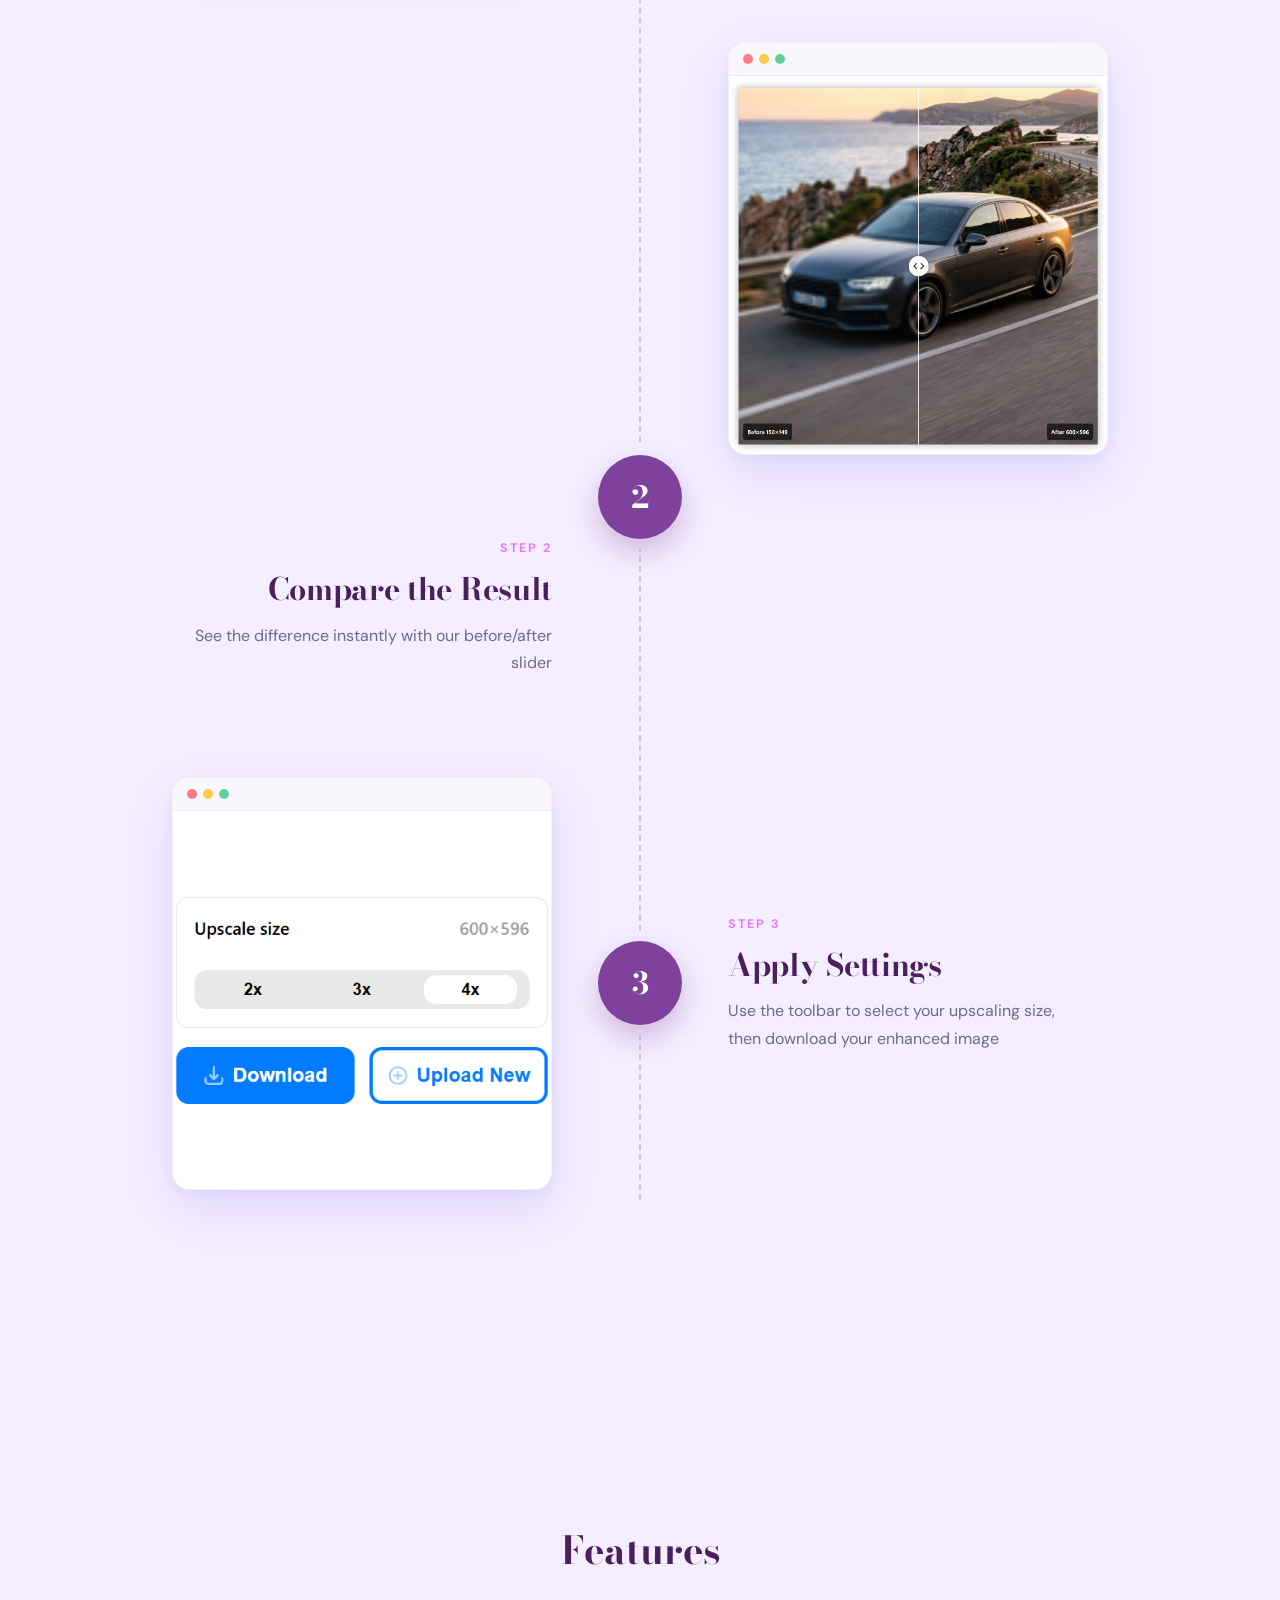
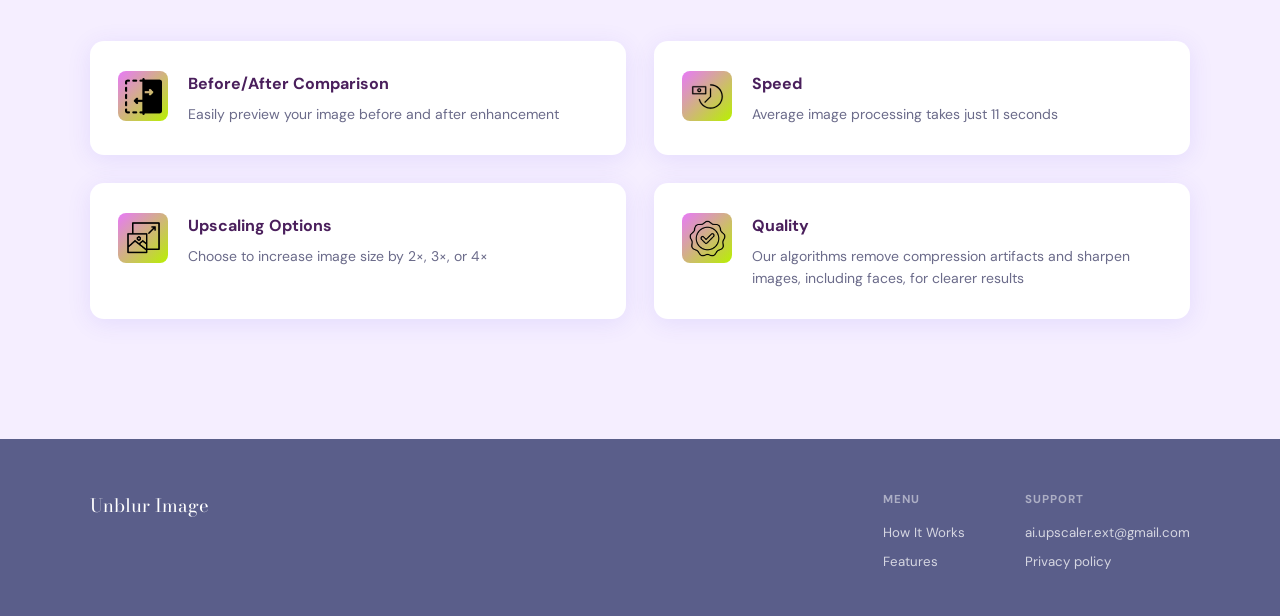
==== commit 3bd0d0da: "Change the color of circles in the block How It Work" ====
--- a/index.html
+++ b/index.html
@@ -117,9 +117,9 @@
               </div>
             </div>
           </div>
-          <div class="timeline__node" aria-hidden="true"><span>01</span></div>
+          <div class="timeline__node" aria-hidden="true"><span>1</span></div>
           <div class="timeline__content">
-            <p class="timeline__kicker">Step 01</p>
+            <p class="timeline__kicker">Step 1</p>
             <h3 class="timeline__title">Upload Your File</h3>
             <p class="timeline__desc">Drag, drop, or paste your image — AI starts enhancing it instantly</p>
           </div>
@@ -142,9 +142,9 @@
               </div>
             </div>
           </div>
-          <div class="timeline__node" aria-hidden="true"><span>02</span></div>
+          <div class="timeline__node" aria-hidden="true"><span>2</span></div>
           <div class="timeline__content">
-            <p class="timeline__kicker">Step 02</p>
+            <p class="timeline__kicker">Step 2</p>
             <h3 class="timeline__title">Compare the Result</h3>
             <p class="timeline__desc">See the difference instantly with our before/after slider</p>
           </div>
@@ -167,9 +167,9 @@
               </div>
             </div>
           </div>
-          <div class="timeline__node" aria-hidden="true"><span>03</span></div>
+          <div class="timeline__node" aria-hidden="true"><span>3</span></div>
           <div class="timeline__content">
-            <p class="timeline__kicker">Step 03</p>
+            <p class="timeline__kicker">Step 3</p>
             <h3 class="timeline__title">Apply Settings</h3>
             <p class="timeline__desc">Use the toolbar to select your upscaling size, then download your enhanced image</p>
           </div>
--- a/style.css
+++ b/style.css
@@ -317,13 +317,13 @@
   width: 84px;
   height: 84px;
   border-radius: 50%;
-  background: linear-gradient(135deg, var(--clr-primary), var(--clr-accent));
+  background: #7e429c;
   display: flex;
   align-items: center;
   justify-content: center;
   color: var(--clr-white);
   font-family: var(--font-display);
-  font-size: 1.6rem;
+  font-size: 1.9rem;
   font-weight: 700;
   letter-spacing: -.02em;
   box-shadow:
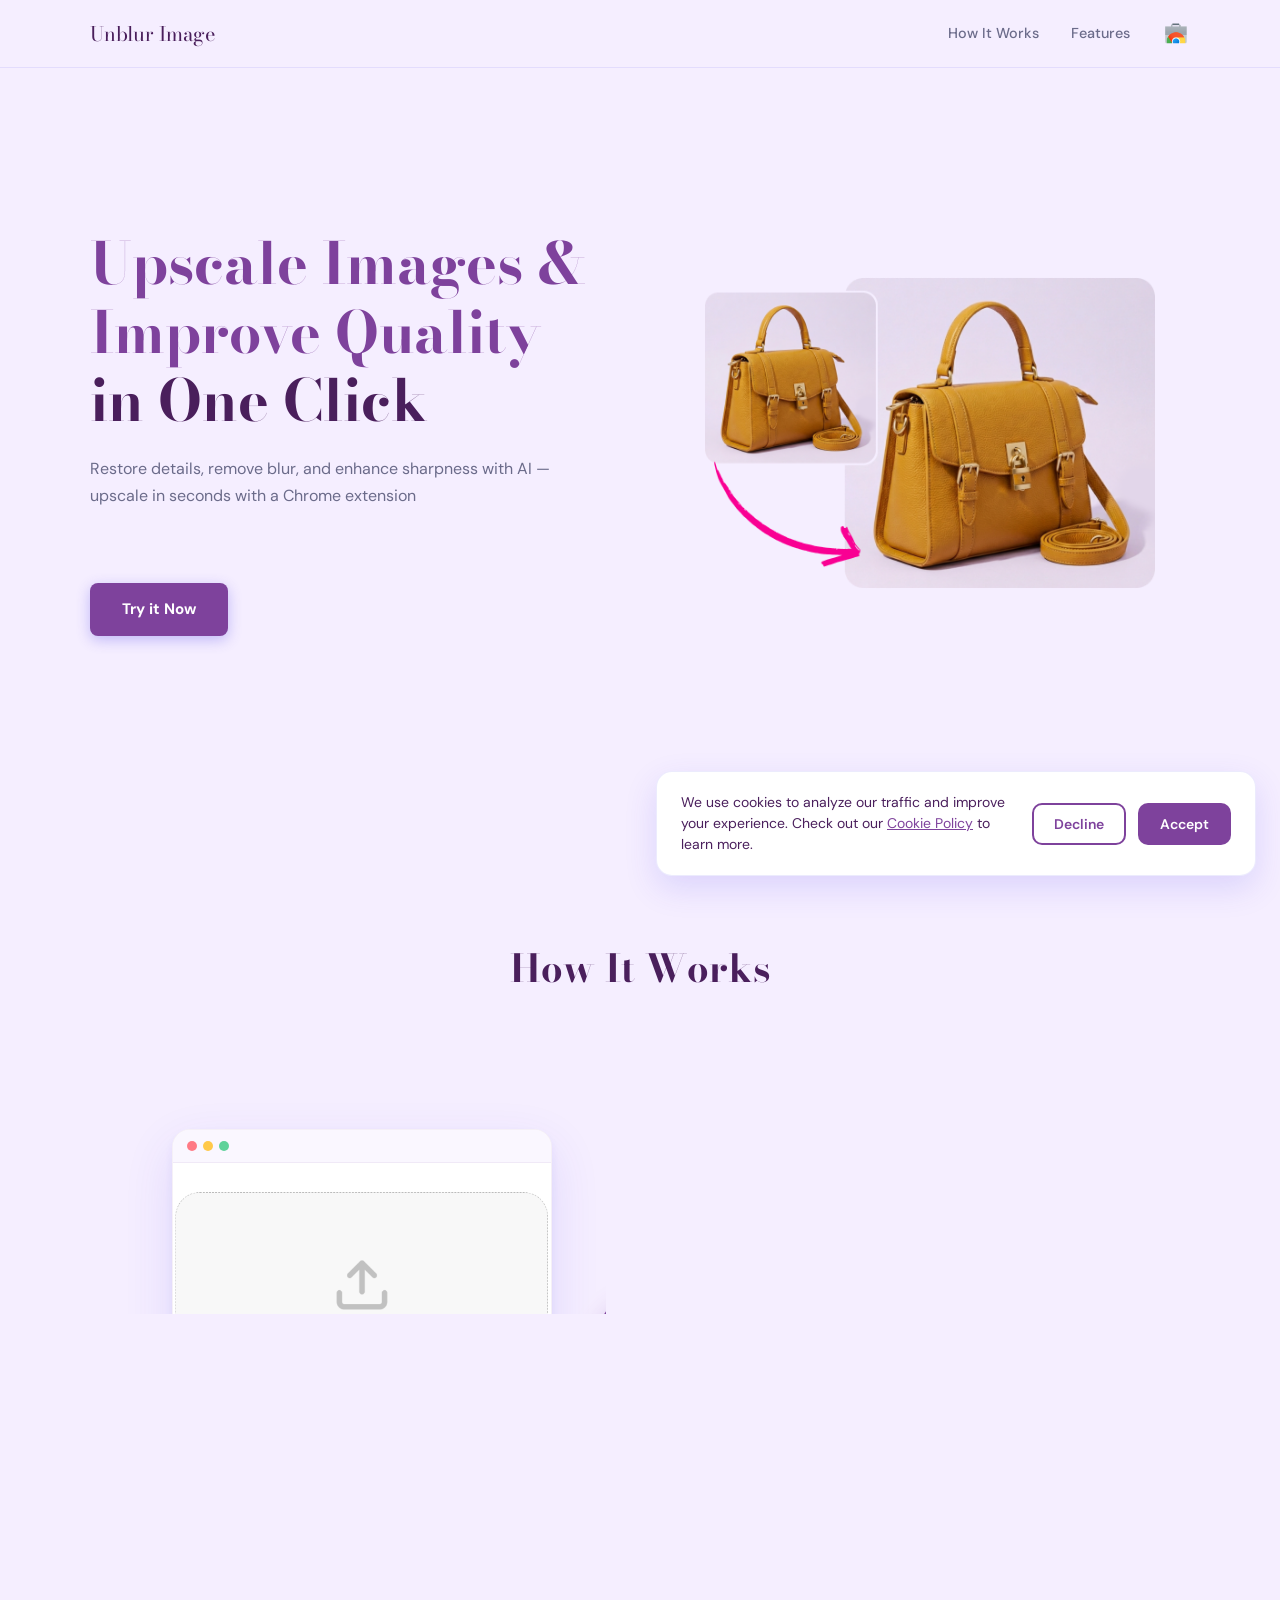
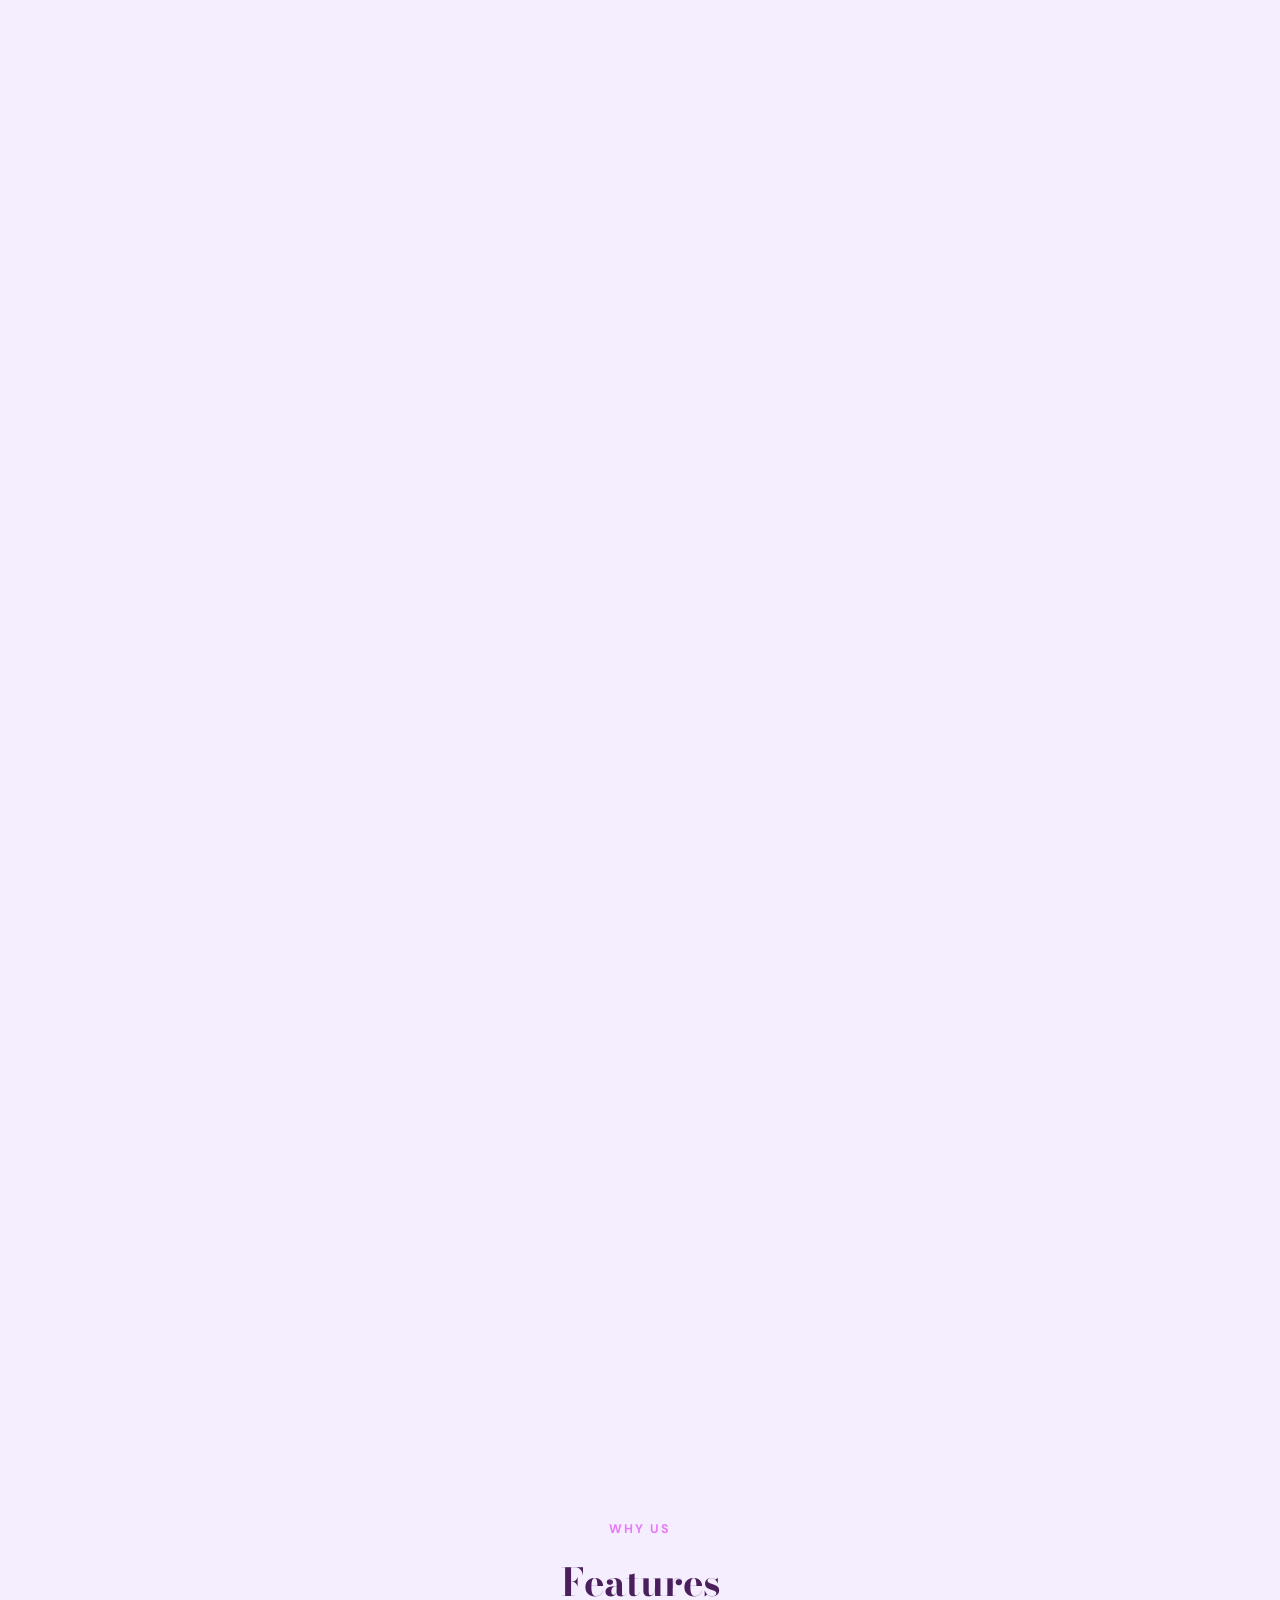
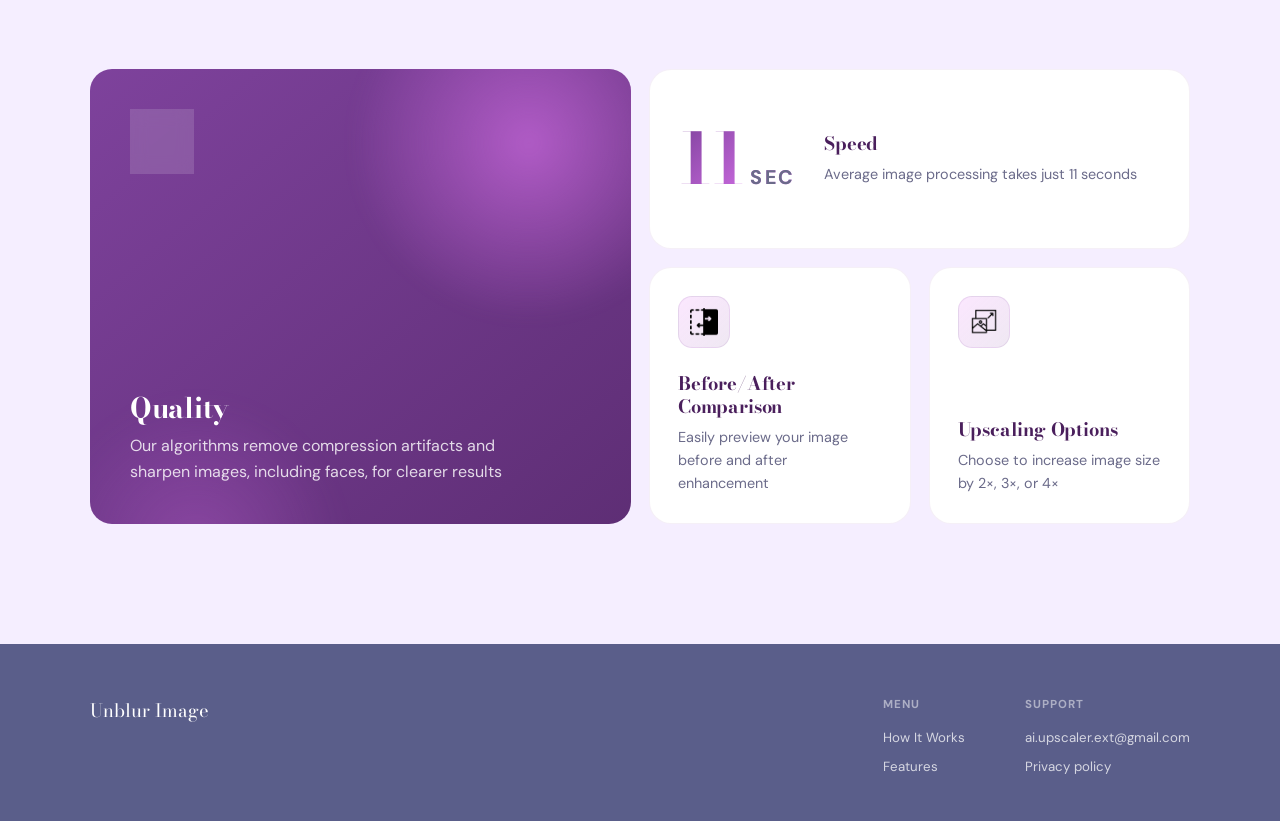
==== commit 3a47346a: "update the block Quality" ====
--- a/index.html
+++ b/index.html
@@ -181,48 +181,53 @@
   <!-- ───────────── FEATURES ───────────── -->
   <section class="features" id="features">
     <div class="container">
+      <p class="features__kicker">Why Us</p>
       <h2 class="section-title">Features</h2>
 
       <div class="features__grid">
-        <div class="feature-card">
+        <!-- Hero card: Quality -->
+        <article class="feature-card feature-card--hero">
+          <div class="feature-card__icon">
+            <img src="assets/icon_Features__Quality.png" alt="" width="32" height="32" />
+          </div>
+          <div class="feature-card__body">
+            <h3 class="feature-card__title">Quality</h3>
+            <p class="feature-card__desc">Our algorithms remove compression artifacts and sharpen images, including faces, for clearer results</p>
+          </div>
+        </article>
+
+        <!-- Wide card: Speed -->
+        <article class="feature-card feature-card--wide">
+          <div class="feature-card__big">
+            11<span class="feature-card__big-unit">sec</span>
+          </div>
+          <div class="feature-card__body">
+            <h3 class="feature-card__title">Speed</h3>
+            <p class="feature-card__desc">Average image processing takes just 11 seconds</p>
+          </div>
+        </article>
+
+        <!-- Comparison -->
+        <article class="feature-card">
           <div class="feature-card__icon">
             <img src="assets/icon_Features__Comparison.png" alt="" width="28" height="28" />
           </div>
-          <div>
+          <div class="feature-card__body">
             <h3 class="feature-card__title">Before/After Comparison</h3>
             <p class="feature-card__desc">Easily preview your image before and after enhancement</p>
           </div>
-        </div>
-
-        <div class="feature-card">
-          <div class="feature-card__icon">
-            <img src="assets/icon_Features__Speed.svg" alt="" width="28" height="28" />
-          </div>
-          <div>
-            <h3 class="feature-card__title">Speed</h3>
-            <p class="feature-card__desc">Average image processing takes just 11 seconds</p>
-          </div>
-        </div>
-
-        <div class="feature-card">
+        </article>
+
+        <!-- Upscaling -->
+        <article class="feature-card">
           <div class="feature-card__icon">
             <img src="assets/icon_Features__Upscaling.png" alt="" width="28" height="28" />
           </div>
-          <div>
+          <div class="feature-card__body">
             <h3 class="feature-card__title">Upscaling Options</h3>
             <p class="feature-card__desc">Choose to increase image size by 2×, 3×, or 4×</p>
           </div>
-        </div>
-
-        <div class="feature-card">
-          <div class="feature-card__icon">
-            <img src="assets/icon_Features__Quality.png" alt="" width="28" height="28" />
-          </div>
-          <div>
-            <h3 class="feature-card__title">Quality</h3>
-            <p class="feature-card__desc">Our algorithms remove compression artifacts and sharpen images, including faces, for clearer results</p>
-          </div>
-        </div>
+        </article>
       </div>
     </div>
   </section>
--- a/style.css
+++ b/style.css
@@ -410,58 +410,195 @@
 }
 
 /* ═══════════════════════════════════════
-   FEATURES
+   FEATURES — Bento grid
 ═══════════════════════════════════════ */
 .features {
   padding: 120px 0;
   background: var(--clr-bg);
-}
+  position: relative;
+}
+
+.features__kicker {
+  font-family: var(--font-body);
+  font-size: .78rem;
+  font-weight: 700;
+  letter-spacing: .16em;
+  text-transform: uppercase;
+  color: var(--clr-accent);
+  text-align: center;
+  margin-bottom: 12px;
+}
+
+.features .section-title { margin-bottom: 56px; }
 
 .features__grid {
   display: grid;
-  grid-template-columns: 1fr 1fr;
+  grid-template-columns: repeat(4, 1fr);
+  grid-auto-rows: minmax(180px, auto);
+  gap: 18px;
+}
+
+.feature-card {
+  position: relative;
+  display: flex;
+  flex-direction: column;
+  justify-content: space-between;
+  gap: 24px;
+  background: var(--clr-card-bg);
+  border: 1px solid rgba(126, 66, 156, .08);
+  border-radius: var(--radius-lg);
+  padding: 28px;
+  overflow: hidden;
+  transition: transform .25s ease, box-shadow .25s ease, border-color .25s ease;
+}
+
+.feature-card:hover {
+  transform: translateY(-4px);
+  box-shadow: 0 22px 50px rgba(126, 66, 156, .14);
+  border-color: rgba(126, 66, 156, .22);
+}
+
+/* ── Hero card (Quality) ── */
+.feature-card--hero {
+  grid-column: span 2;
+  grid-row: span 2;
+  background: linear-gradient(140deg, #7e429c 0%, #5e2e75 100%);
+  border: none;
+  color: var(--clr-white);
+  padding: 40px;
+  justify-content: space-between;
+}
+
+.feature-card--hero::before {
+  content: "";
+  position: absolute;
+  top: -30%;
+  right: -20%;
+  width: 420px;
+  height: 420px;
+  background: radial-gradient(circle, rgba(232, 121, 249, .55), transparent 60%);
+  filter: blur(8px);
+  pointer-events: none;
+}
+
+.feature-card--hero::after {
+  content: "";
+  position: absolute;
+  bottom: -40%;
+  left: -10%;
+  width: 320px;
+  height: 320px;
+  background: radial-gradient(circle, rgba(232, 121, 249, .25), transparent 65%);
+  filter: blur(12px);
+  pointer-events: none;
+}
+
+.feature-card--hero > * { position: relative; z-index: 1; }
+
+.feature-card--hero:hover {
+  box-shadow: 0 26px 60px rgba(94, 46, 117, .35);
+}
+
+.feature-card--hero .feature-card__title {
+  color: var(--clr-white);
+  font-size: clamp(1.5rem, 2.2vw, 1.85rem);
+}
+
+.feature-card--hero .feature-card__desc {
+  color: rgba(255, 255, 255, .82);
+  font-size: 1rem;
+  max-width: 92%;
+}
+
+.feature-card--hero .feature-card__icon {
+  width: 64px;
+  height: 64px;
+  background: rgba(255, 255, 255, .14);
+  border: 1px solid rgba(255, 255, 255, .22);
+  backdrop-filter: blur(8px);
+  -webkit-backdrop-filter: blur(8px);
+}
+
+.feature-card--hero .feature-card__icon img {
+  width: 32px;
+  height: 32px;
+}
+
+/* ── Wide card (Speed) ── */
+.feature-card--wide {
+  grid-column: span 2;
+  flex-direction: row;
+  align-items: center;
   gap: 28px;
 }
 
-.feature-card {
-  display: flex;
-  gap: 20px;
-  align-items: flex-start;
-  background: var(--clr-card-bg);
-  border-radius: var(--radius-md);
-  padding: 30px 28px;
-  box-shadow: var(--shadow-card);
-  transition: transform .2s ease;
-}
-.feature-card:hover { transform: translateY(-3px); }
-
+.feature-card--wide .feature-card__body { flex: 1; }
+
+.feature-card__big {
+  font-family: var(--font-display);
+  font-size: clamp(3rem, 6vw, 4.4rem);
+  font-weight: 700;
+  line-height: 1;
+  letter-spacing: -.03em;
+  background: linear-gradient(135deg, var(--clr-primary) 0%, var(--clr-accent) 100%);
+  -webkit-background-clip: text;
+  background-clip: text;
+  -webkit-text-fill-color: transparent;
+  flex-shrink: 0;
+  display: inline-flex;
+  align-items: baseline;
+}
+
+.feature-card__big-unit {
+  font-family: var(--font-body);
+  font-size: .28em;
+  font-weight: 700;
+  letter-spacing: .14em;
+  text-transform: uppercase;
+  margin-left: 6px;
+  background: none;
+  -webkit-text-fill-color: var(--clr-muted);
+  color: var(--clr-muted);
+}
+
+/* ── Icon (default) ── */
 .feature-card__icon {
-  width: 50px;
-  height: 50px;
+  width: 52px;
+  height: 52px;
   flex-shrink: 0;
-  background: linear-gradient(135deg, var(--clr-accent), #b8f000);
-  border-radius: var(--radius-sm);
+  background: linear-gradient(135deg, rgba(232, 121, 249, .18), rgba(126, 66, 156, .12));
+  border: 1px solid rgba(126, 66, 156, .12);
+  border-radius: 14px;
   display: flex;
   align-items: center;
   justify-content: center;
-  color: var(--clr-text);
+  transition: transform .25s ease;
+}
+
+.feature-card:hover .feature-card__icon {
+  transform: scale(1.05) rotate(-3deg);
 }
 
 .feature-card__icon img {
-  width: 37px;
-  height: 37px;
+  width: 28px;
+  height: 28px;
   object-fit: contain;
   display: block;
 }
 
+/* ── Text ── */
 .feature-card__title {
-  font-size: 1rem;
+  font-family: var(--font-display);
+  font-size: 1.15rem;
   font-weight: 700;
-  margin-bottom: 6px;
+  margin-bottom: 8px;
   color: var(--clr-text);
-}
+  line-height: 1.25;
+  letter-spacing: -.01em;
+}
+
 .feature-card__desc {
-  font-size: .875rem;
+  font-size: .9rem;
   color: var(--clr-muted);
   line-height: 1.6;
 }
@@ -541,7 +678,15 @@
   .hero__visual { justify-content: center; }
   .hero__sub { margin-inline: auto; }
 
-  .features__grid { grid-template-columns: 1fr; }
+  .features__grid {
+    grid-template-columns: repeat(2, 1fr);
+    grid-auto-rows: minmax(170px, auto);
+  }
+  .feature-card--hero {
+    grid-column: span 2;
+    grid-row: auto;
+  }
+  .feature-card--wide { grid-column: span 2; }
 
   /* Timeline → single-column mobile layout with line on the left */
   .timeline {
@@ -605,6 +750,12 @@
   .footer__cols { flex-direction: column; gap: 28px; }
 
   .navbar__links { gap: 18px; }
+
+  .features__grid { grid-template-columns: 1fr; }
+  .feature-card--hero,
+  .feature-card--wide { grid-column: span 1; }
+  .feature-card--wide { flex-direction: column; align-items: flex-start; gap: 16px; }
+  .feature-card--hero { padding: 32px 28px; }
 }
 
 /* ═══════════════════════════════════════
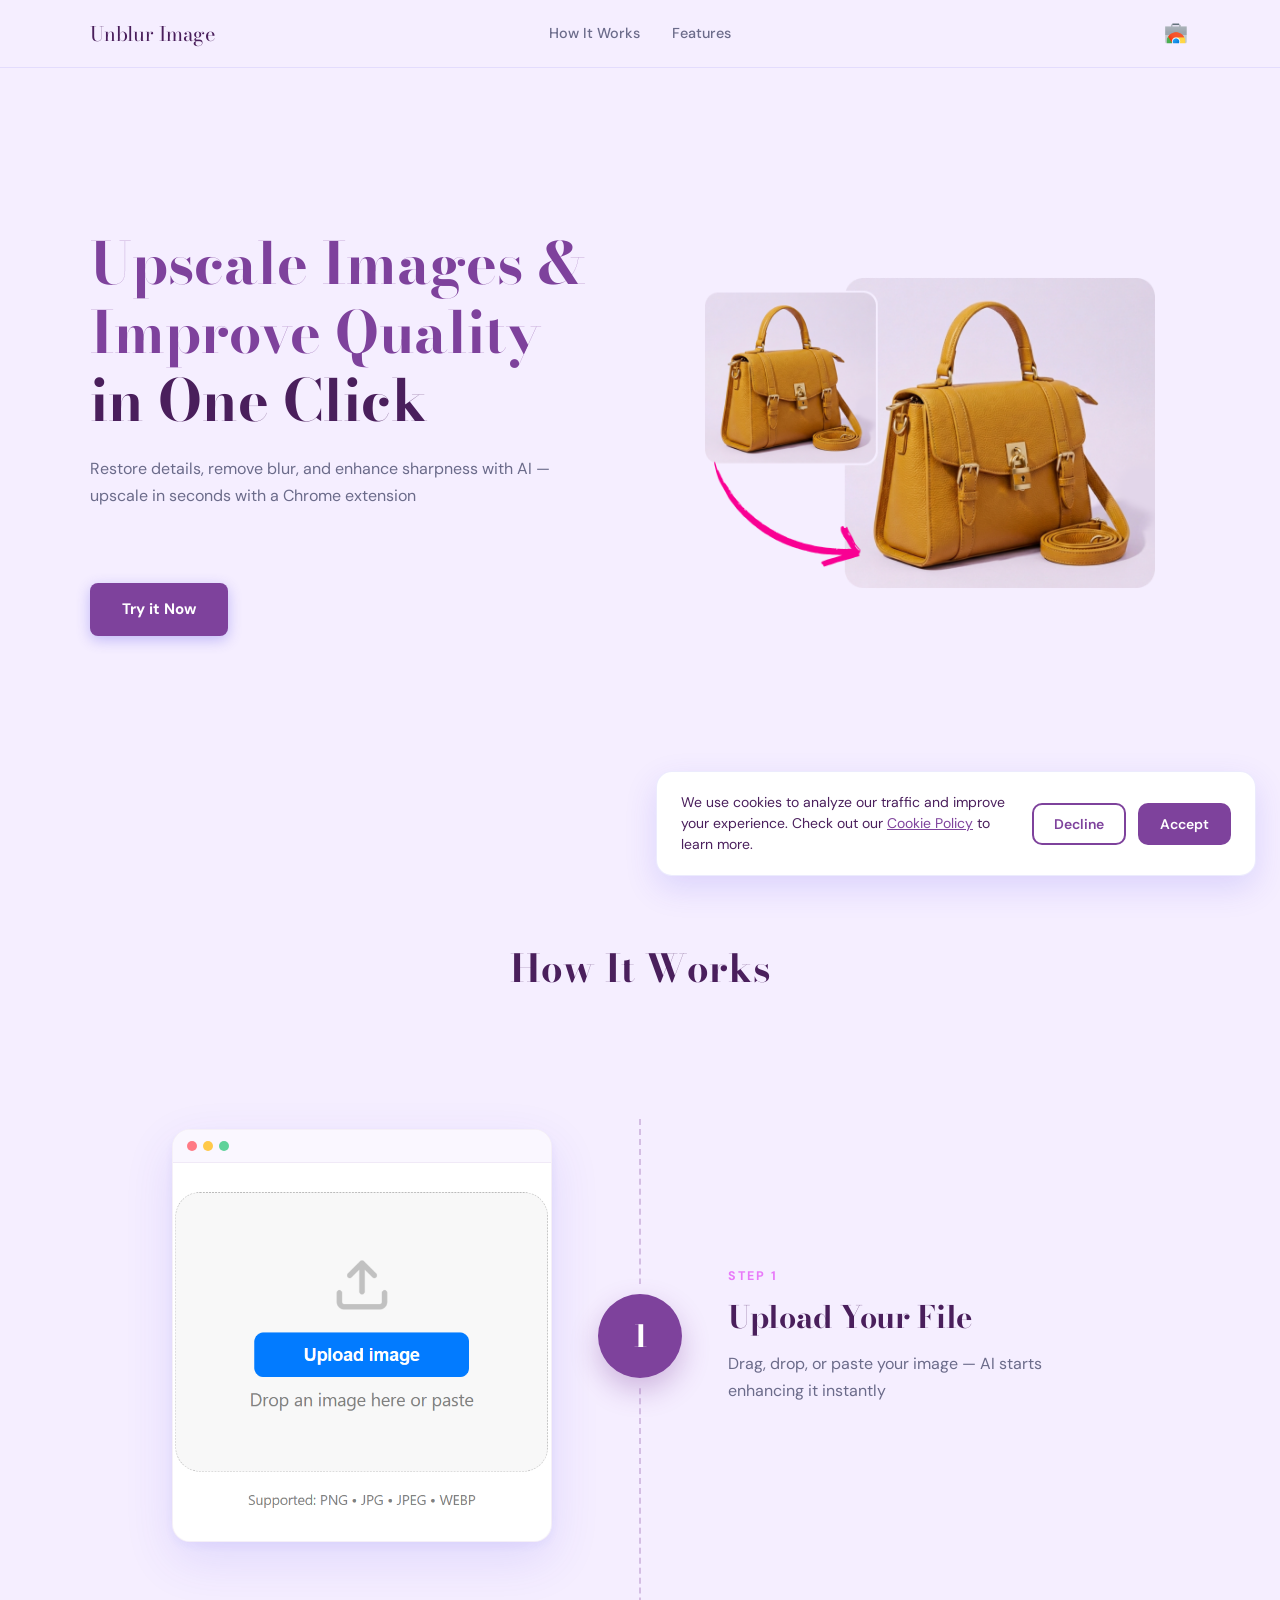
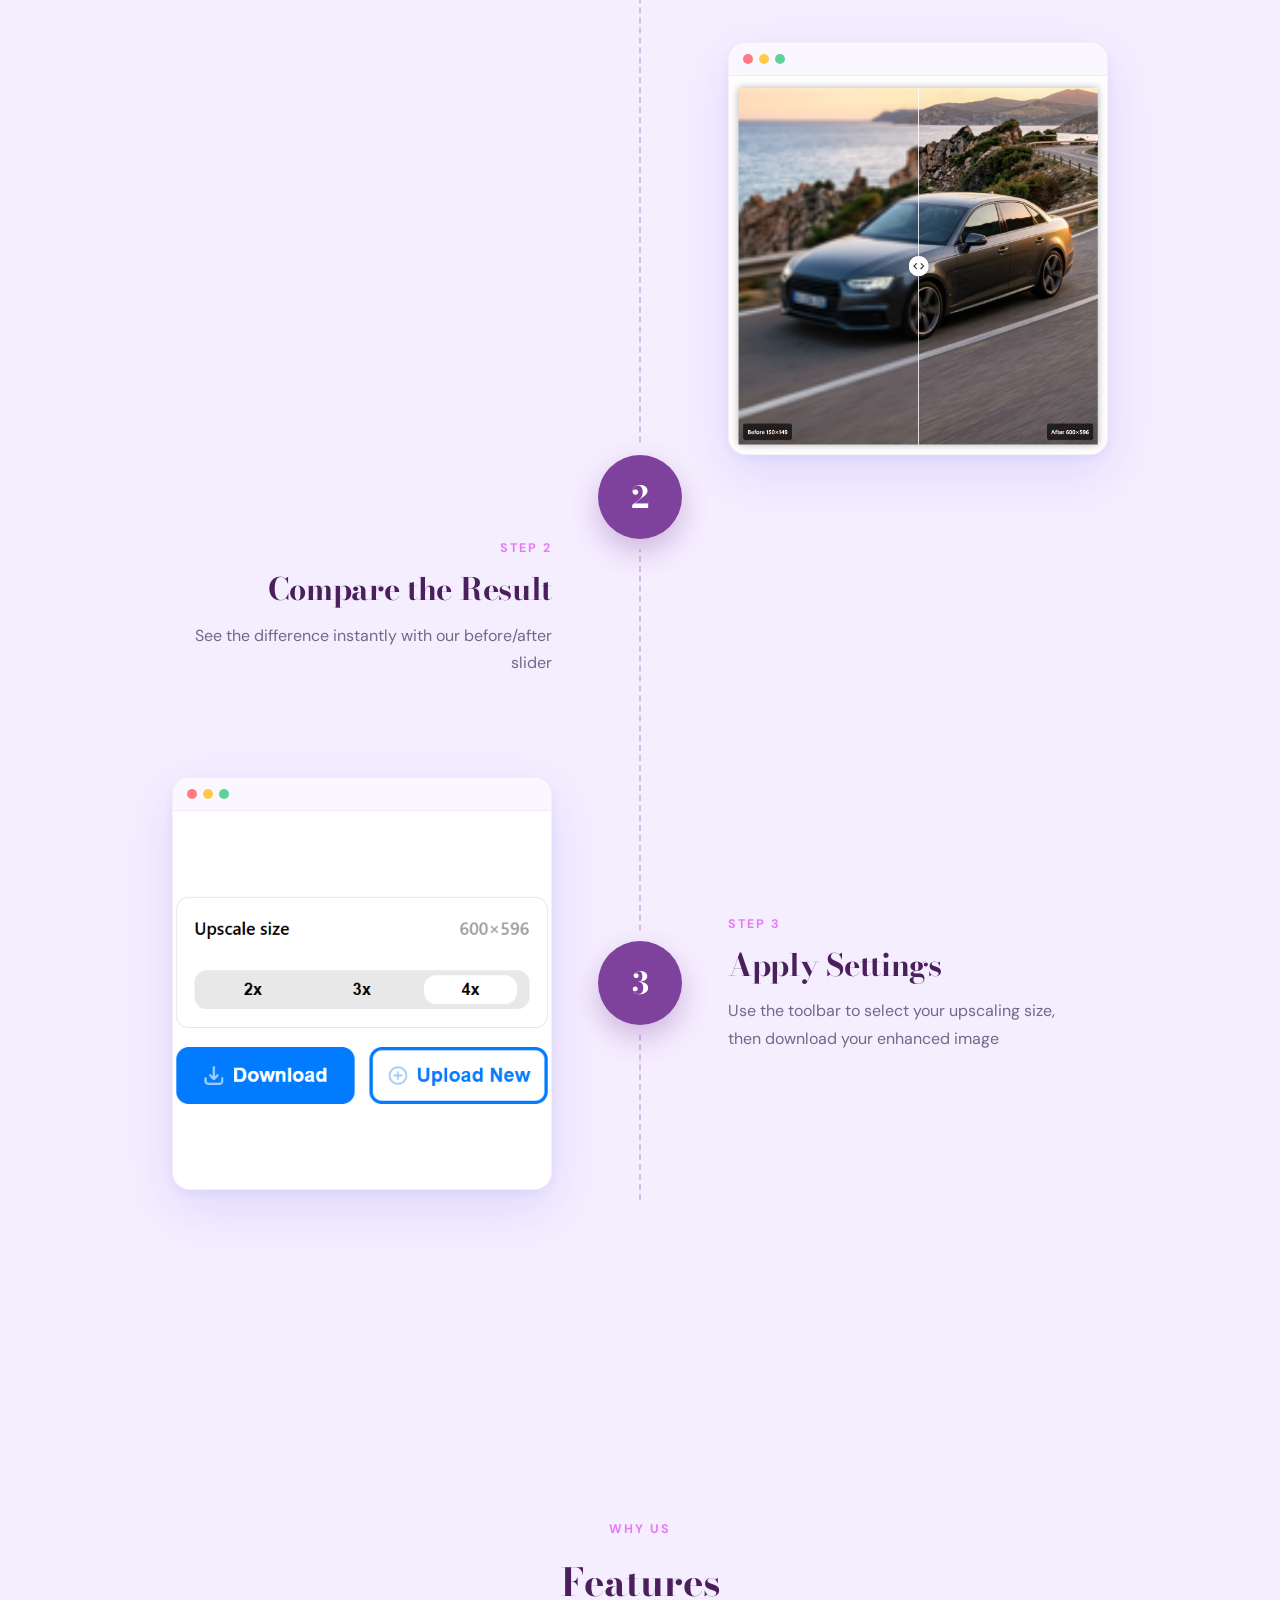
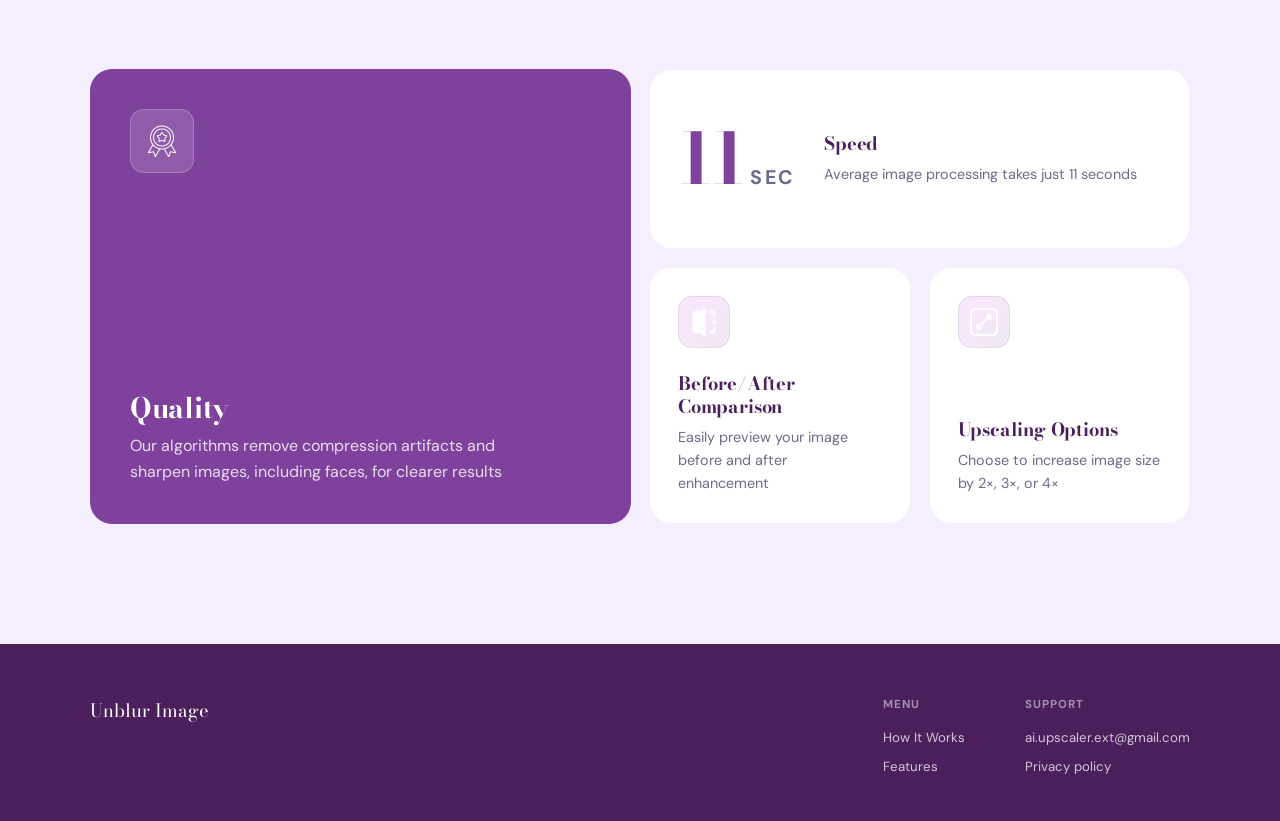
==== commit 0c88c7be: "update icons in Features block" ====
--- a/index.html
+++ b/index.html
@@ -35,10 +35,10 @@
       <nav class="navbar__links">
         <a href="#how">How It Works</a>
         <a href="#features">Features</a>
-        <a href="https://chromewebstore.google.com/" class="navbar__icon" aria-label="Chrome Web Store" target="_blank" rel="noopener noreferrer" onclick="ym(104146031,'reachGoal','btn_cws_icon'); return true;">
-          <img src="assets/icon_chrome-web-store.png" alt="" width="28" height="28" />
-        </a>
       </nav>
+      <a href="https://chromewebstore.google.com/" class="navbar__icon" aria-label="Chrome Web Store" target="_blank" rel="noopener noreferrer" onclick="ym(104146031,'reachGoal','btn_cws_icon'); return true;">
+        <img src="assets/icon_chrome-web-store.png" alt="" width="28" height="28" />
+      </a>
     </div>
   </header>
 
--- a/style.css
+++ b/style.css
@@ -7,7 +7,7 @@
   --clr-primary:   #7e429c;       /* deep indigo */
   --clr-text:      #4a1f5c;
   --clr-muted:     #6B6B8A;
-  --clr-footer:    #5A5E8A;
+  --clr-footer:    #4a1f5c;
   --clr-white:     #FFFFFF;
   --clr-card-bg:   #FFFFFF;
 
@@ -111,11 +111,15 @@
 }
 
 .navbar__inner {
-  display: flex;
-  align-items: center;
-  justify-content: space-between;
+  display: grid;
+  grid-template-columns: 1fr auto 1fr;
+  align-items: center;
   height: 100%;
 }
+
+.navbar__inner > .navbar__logo { justify-self: start; }
+.navbar__inner > .navbar__links { justify-self: center; }
+.navbar__inner > .navbar__icon { justify-self: end; }
 
 .navbar__logo {
   font-family: var(--font-display);
@@ -462,38 +466,12 @@
 .feature-card--hero {
   grid-column: span 2;
   grid-row: span 2;
-  background: linear-gradient(140deg, #7e429c 0%, #5e2e75 100%);
+  background: #7e429c;
   border: none;
   color: var(--clr-white);
   padding: 40px;
   justify-content: space-between;
 }
-
-.feature-card--hero::before {
-  content: "";
-  position: absolute;
-  top: -30%;
-  right: -20%;
-  width: 420px;
-  height: 420px;
-  background: radial-gradient(circle, rgba(232, 121, 249, .55), transparent 60%);
-  filter: blur(8px);
-  pointer-events: none;
-}
-
-.feature-card--hero::after {
-  content: "";
-  position: absolute;
-  bottom: -40%;
-  left: -10%;
-  width: 320px;
-  height: 320px;
-  background: radial-gradient(circle, rgba(232, 121, 249, .25), transparent 65%);
-  filter: blur(12px);
-  pointer-events: none;
-}
-
-.feature-card--hero > * { position: relative; z-index: 1; }
 
 .feature-card--hero:hover {
   box-shadow: 0 26px 60px rgba(94, 46, 117, .35);
@@ -540,10 +518,7 @@
   font-weight: 700;
   line-height: 1;
   letter-spacing: -.03em;
-  background: linear-gradient(135deg, var(--clr-primary) 0%, var(--clr-accent) 100%);
-  -webkit-background-clip: text;
-  background-clip: text;
-  -webkit-text-fill-color: transparent;
+  color: var(--clr-primary);
   flex-shrink: 0;
   display: inline-flex;
   align-items: baseline;
@@ -556,8 +531,6 @@
   letter-spacing: .14em;
   text-transform: uppercase;
   margin-left: 6px;
-  background: none;
-  -webkit-text-fill-color: var(--clr-muted);
   color: var(--clr-muted);
 }
 
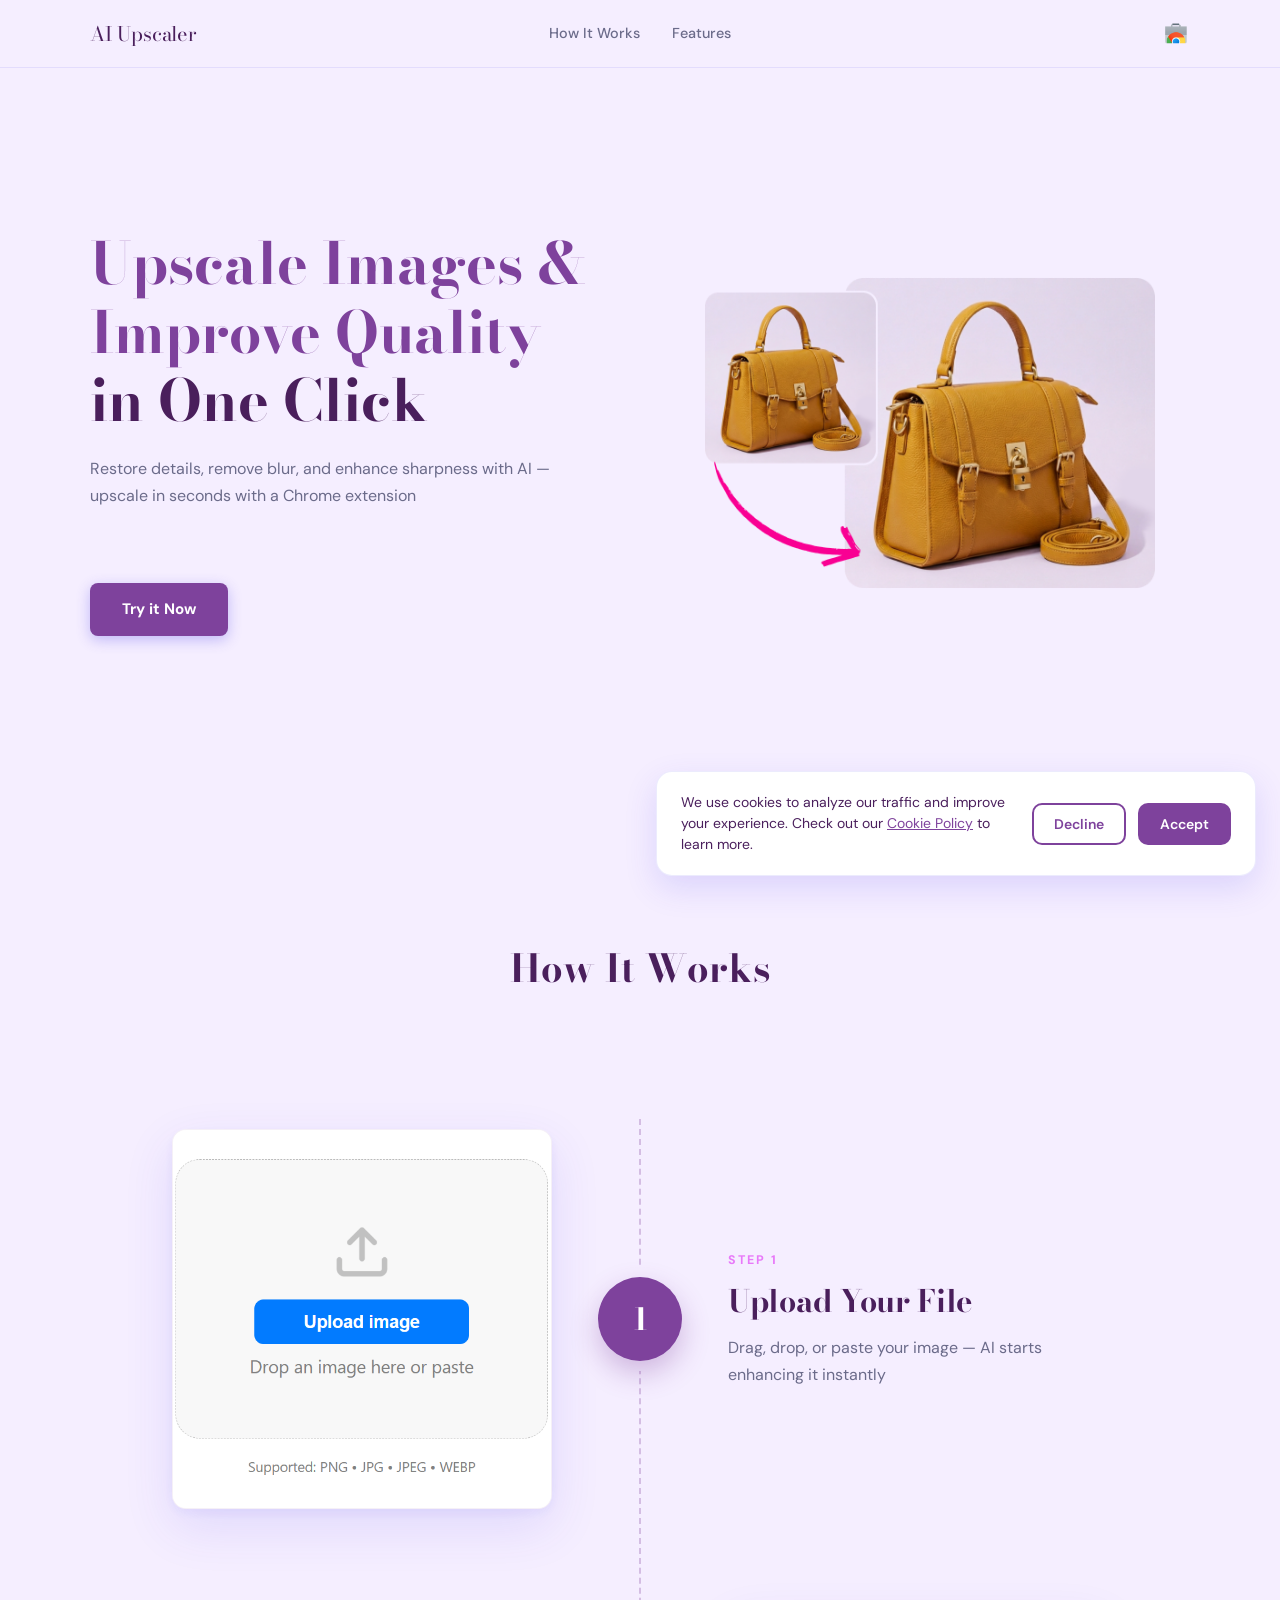
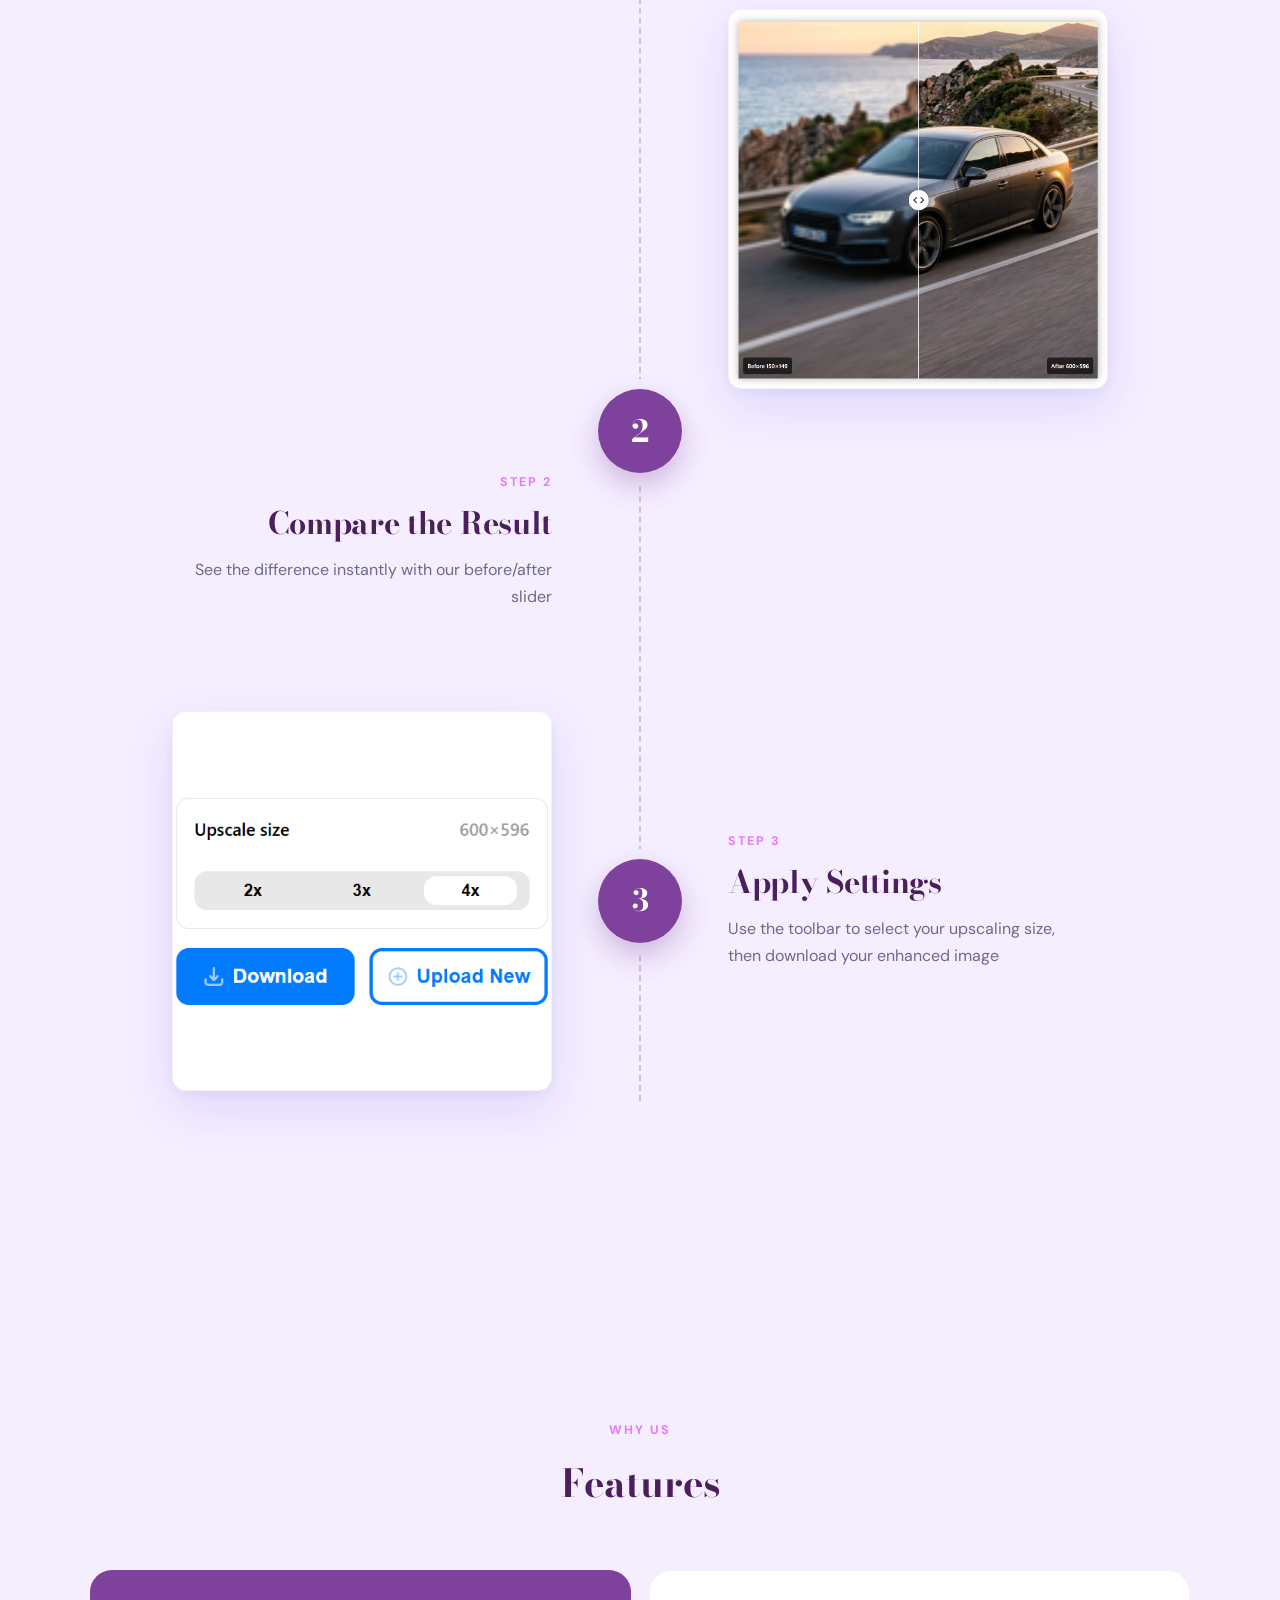
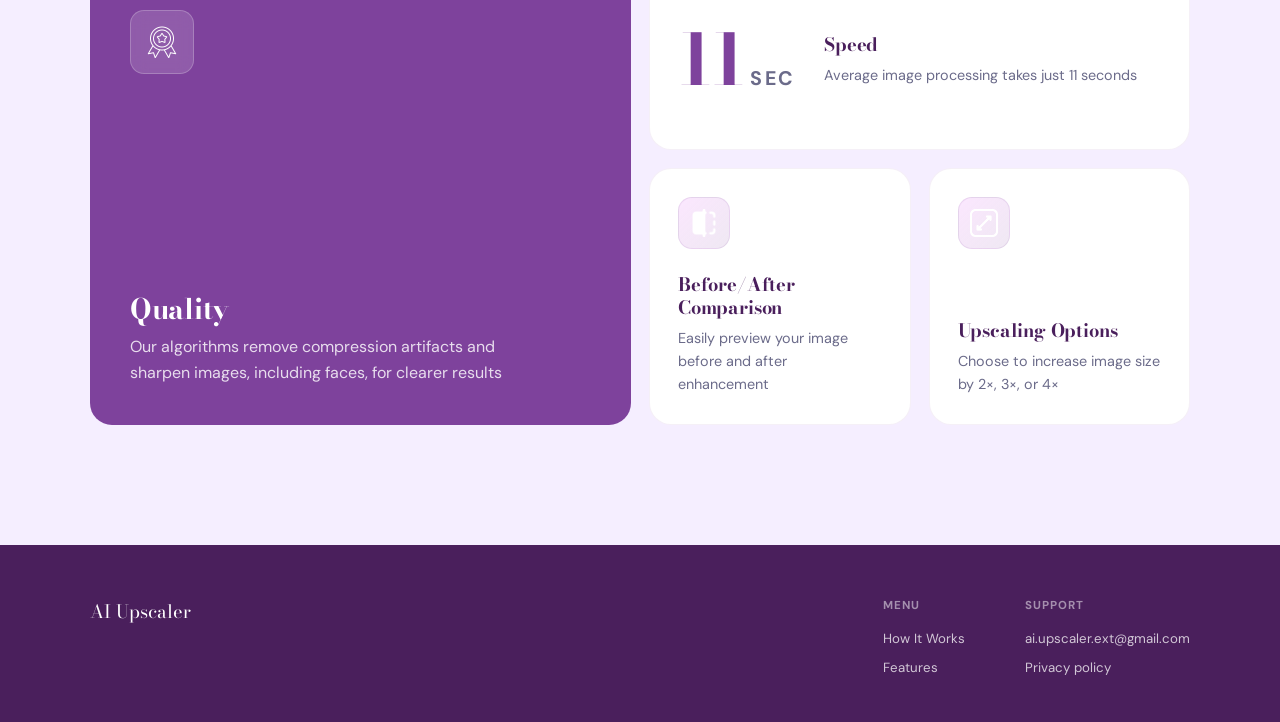
==== commit dece8dee: "rename titles to AI Upscaler" ====
--- a/index.html
+++ b/index.html
@@ -3,7 +3,7 @@
 <head>
   <meta charset="UTF-8" />
   <meta name="viewport" content="width=device-width, initial-scale=1.0" />
-  <title>Unblur Image & Increase Resolution in Seconds</title>
+  <title>Upscale Images & Improve Quality</title>
   <link rel="icon" type="image/png" sizes="32x32" href="assets/icon_Favicon_32x32.png" />
   <link rel="stylesheet" href="style.css" />
   <link rel="preconnect" href="https://fonts.googleapis.com" />
@@ -31,7 +31,7 @@
   <!-- ───────────── NAVBAR ───────────── -->
   <header class="navbar">
     <div class="container navbar__inner">
-      <a href="#" class="navbar__logo">Unblur Image</a>
+      <a href="#" class="navbar__logo">AI Upscaler</a>
       <nav class="navbar__links">
         <a href="#how">How It Works</a>
         <a href="#features">Features</a>
@@ -103,9 +103,6 @@
         <li class="timeline__item">
           <div class="timeline__visual">
             <div class="mockup">
-              <div class="mockup__bar" aria-hidden="true">
-                <span></span><span></span><span></span>
-              </div>
               <div class="mockup__screen">
                 <img
                   src="assets/img_HowItWorks__Upload.png"
@@ -128,9 +125,6 @@
         <li class="timeline__item">
           <div class="timeline__visual">
             <div class="mockup">
-              <div class="mockup__bar" aria-hidden="true">
-                <span></span><span></span><span></span>
-              </div>
               <div class="mockup__screen">
                 <img
                   src="assets/img_HowItWorks__Preview.png"
@@ -153,9 +147,6 @@
         <li class="timeline__item">
           <div class="timeline__visual">
             <div class="mockup">
-              <div class="mockup__bar" aria-hidden="true">
-                <span></span><span></span><span></span>
-              </div>
               <div class="mockup__screen">
                 <img
                   src="assets/img_HowItWorks__tools.png"
@@ -235,7 +226,7 @@
   <!-- ───────────── FOOTER ───────────── -->
   <footer class="footer">
     <div class="container footer__inner">
-      <p class="footer__brand">Unblur Image</p>
+      <p class="footer__brand">AI Upscaler</p>
 
       <div class="footer__cols">
         <div class="footer__col">
--- a/style.css
+++ b/style.css
@@ -339,11 +339,12 @@
   transform: scale(1.06) rotate(-4deg);
 }
 
-/* device-style mockup wrapping the screenshot */
+/* square screenshot card */
 .mockup {
   width: 100%;
+  aspect-ratio: 1 / 1;
   background: var(--clr-white);
-  border-radius: 18px;
+  border-radius: 14px;
   overflow: hidden;
   border: 1px solid rgba(126, 66, 156, .08);
   box-shadow:
@@ -358,32 +359,15 @@
     0 6px 14px rgba(74, 61, 232, .08);
 }
 
-.mockup__bar {
-  display: flex;
-  align-items: center;
-  gap: 6px;
-  padding: 11px 14px;
-  background: #faf7ff;
-  border-bottom: 1px solid rgba(126, 66, 156, .08);
-}
-.mockup__bar span {
-  width: 10px;
-  height: 10px;
-  border-radius: 50%;
-  background: #e3dcef;
-}
-.mockup__bar span:nth-child(1) { background: #ff7a85; }
-.mockup__bar span:nth-child(2) { background: #ffc94a; }
-.mockup__bar span:nth-child(3) { background: #5fd29a; }
-
 .mockup__screen {
-  aspect-ratio: 1 / 1;
+  width: 100%;
+  height: 100%;
   background: #f8f7fd;
 }
 .mockup__screen img {
   width: 100%;
   height: 100%;
-  object-fit: contain;
+  object-fit: cover;
   display: block;
 }
 
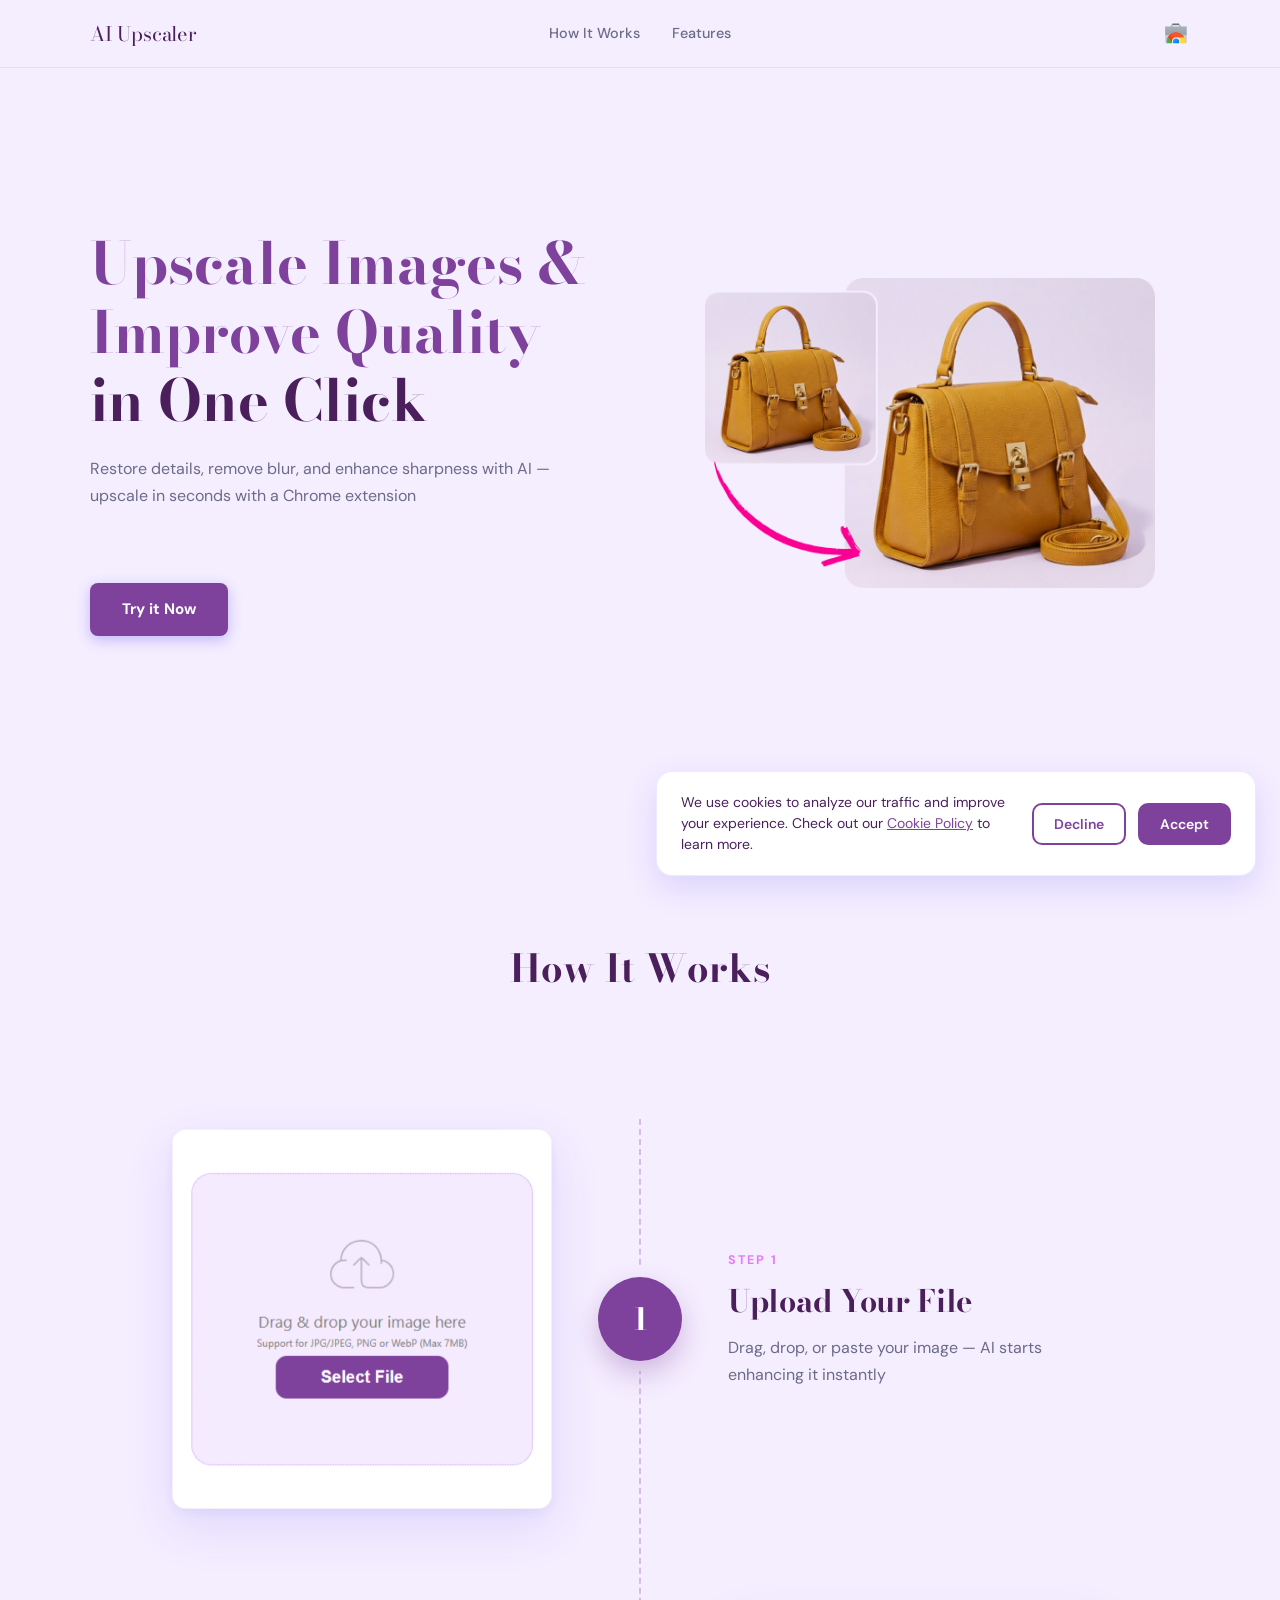
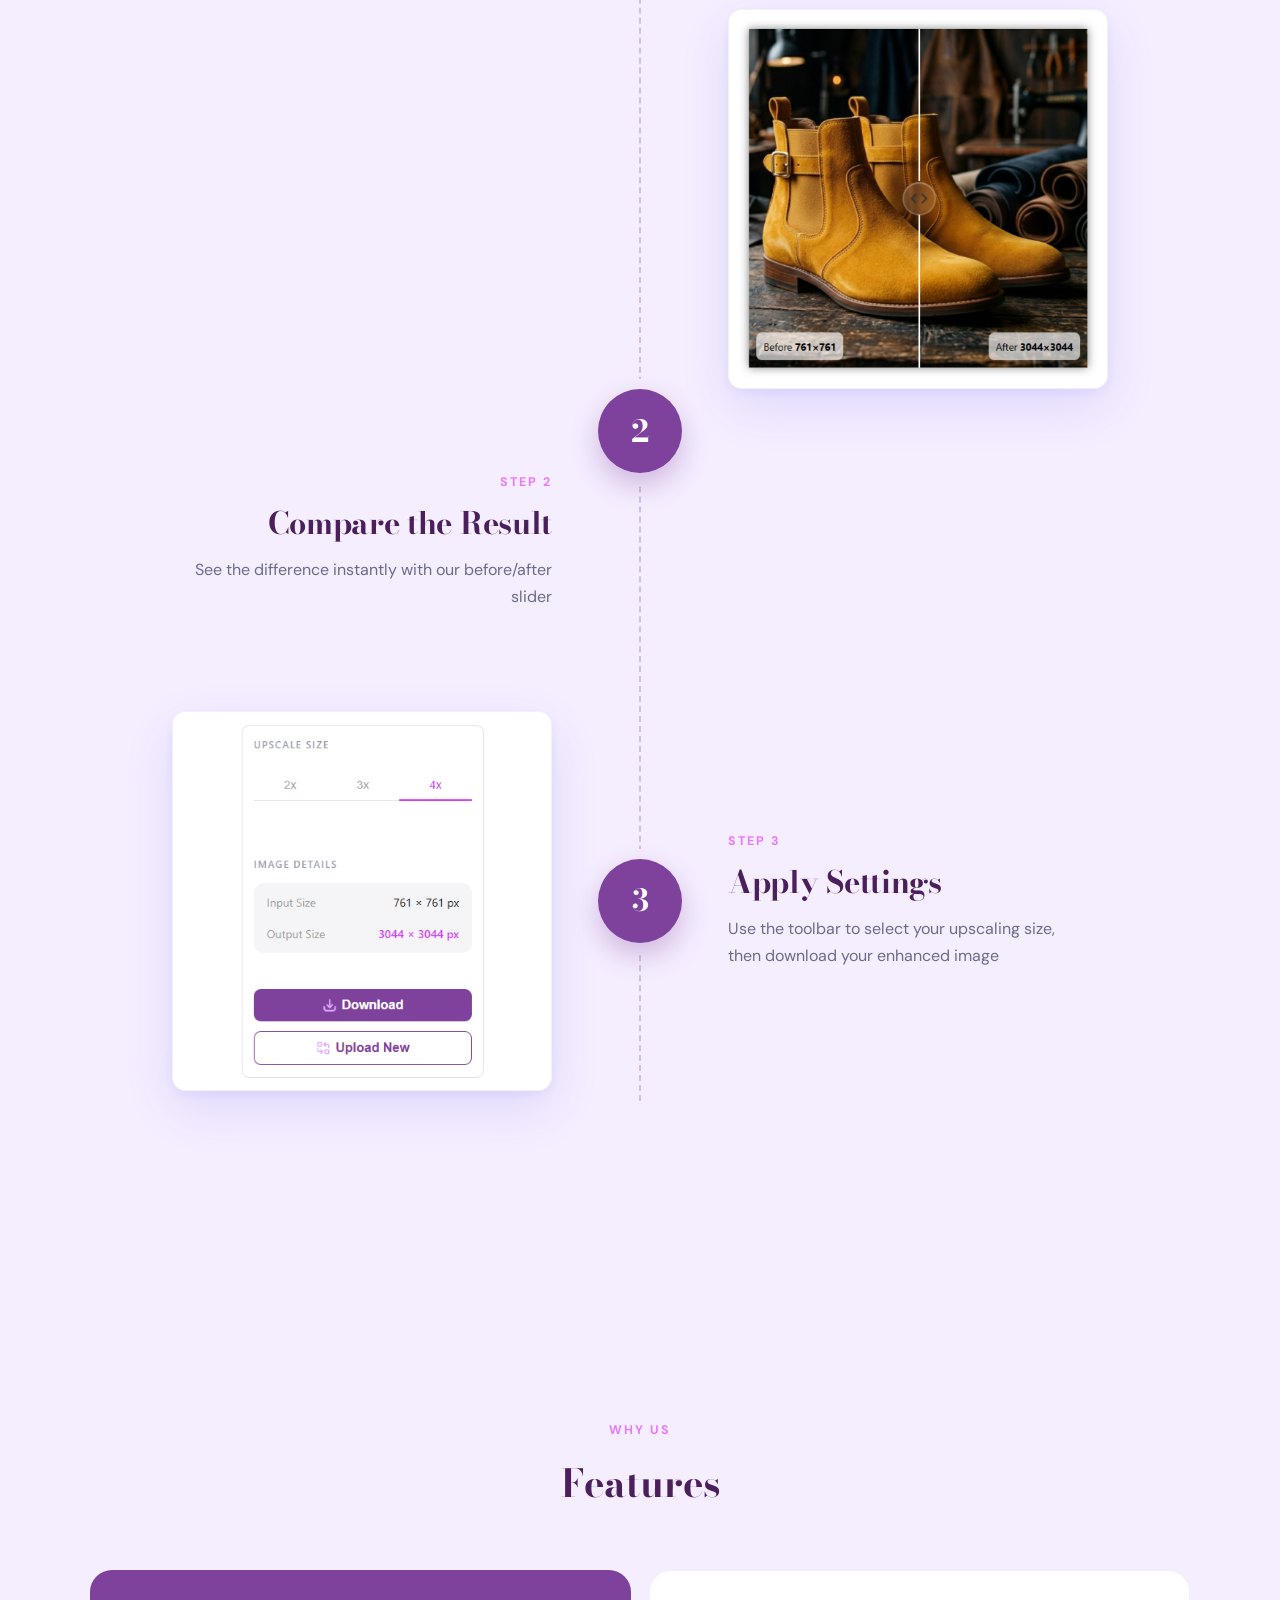
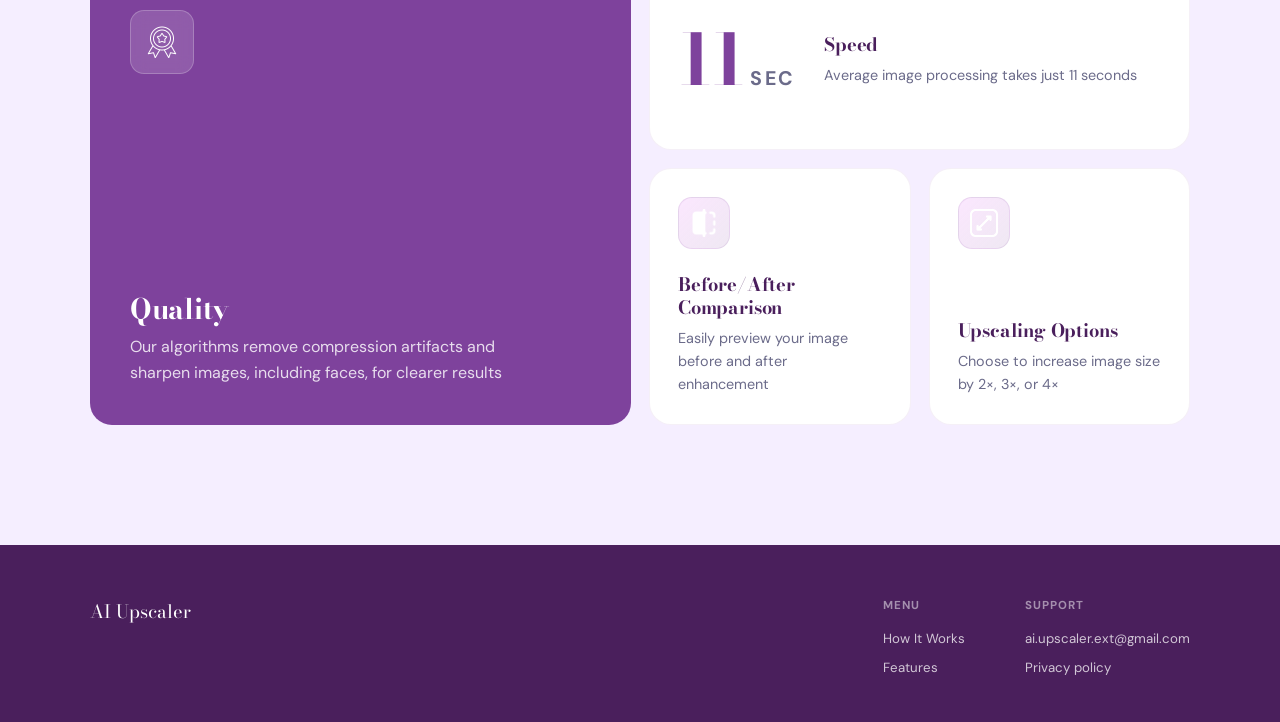
==== commit fe929cf7: "Update links" ====
--- a/index.html
+++ b/index.html
@@ -36,7 +36,7 @@
         <a href="#how">How It Works</a>
         <a href="#features">Features</a>
       </nav>
-      <a href="https://chromewebstore.google.com/" class="navbar__icon" aria-label="Chrome Web Store" target="_blank" rel="noopener noreferrer" onclick="ym(104146031,'reachGoal','btn_cws_icon'); return true;">
+      <a href="https://chromewebstore.google.com/detail/ai-upscaler/lepgnlklphbomlgdficjijdbahkfmoea" class="navbar__icon" aria-label="Chrome Web Store" target="_blank" rel="noopener noreferrer" onclick="ym(104146031,'reachGoal','btn_cws_icon'); return true;">
         <img src="assets/icon_chrome-web-store.png" alt="" width="28" height="28" />
       </a>
     </div>
@@ -54,7 +54,7 @@
         <p class="hero__sub">
           Restore details, remove blur, and enhance sharpness with AI — upscale in seconds with a Chrome extension
         </p>
-        <a href="https://chromewebstore.google.com/" class="btn btn--primary hero__cta" target="_blank" rel="noopener noreferrer" onclick="ym(104146031,'reachGoal','btn_try_for_free'); return true;">Try it Now</a>
+        <a href="https://chromewebstore.google.com/detail/ai-upscaler/lepgnlklphbomlgdficjijdbahkfmoea" class="btn btn--primary hero__cta" target="_blank" rel="noopener noreferrer" onclick="ym(104146031,'reachGoal','btn_try_for_free'); return true;">Try it Now</a>
       </div>
 
       <div class="hero__visual">
